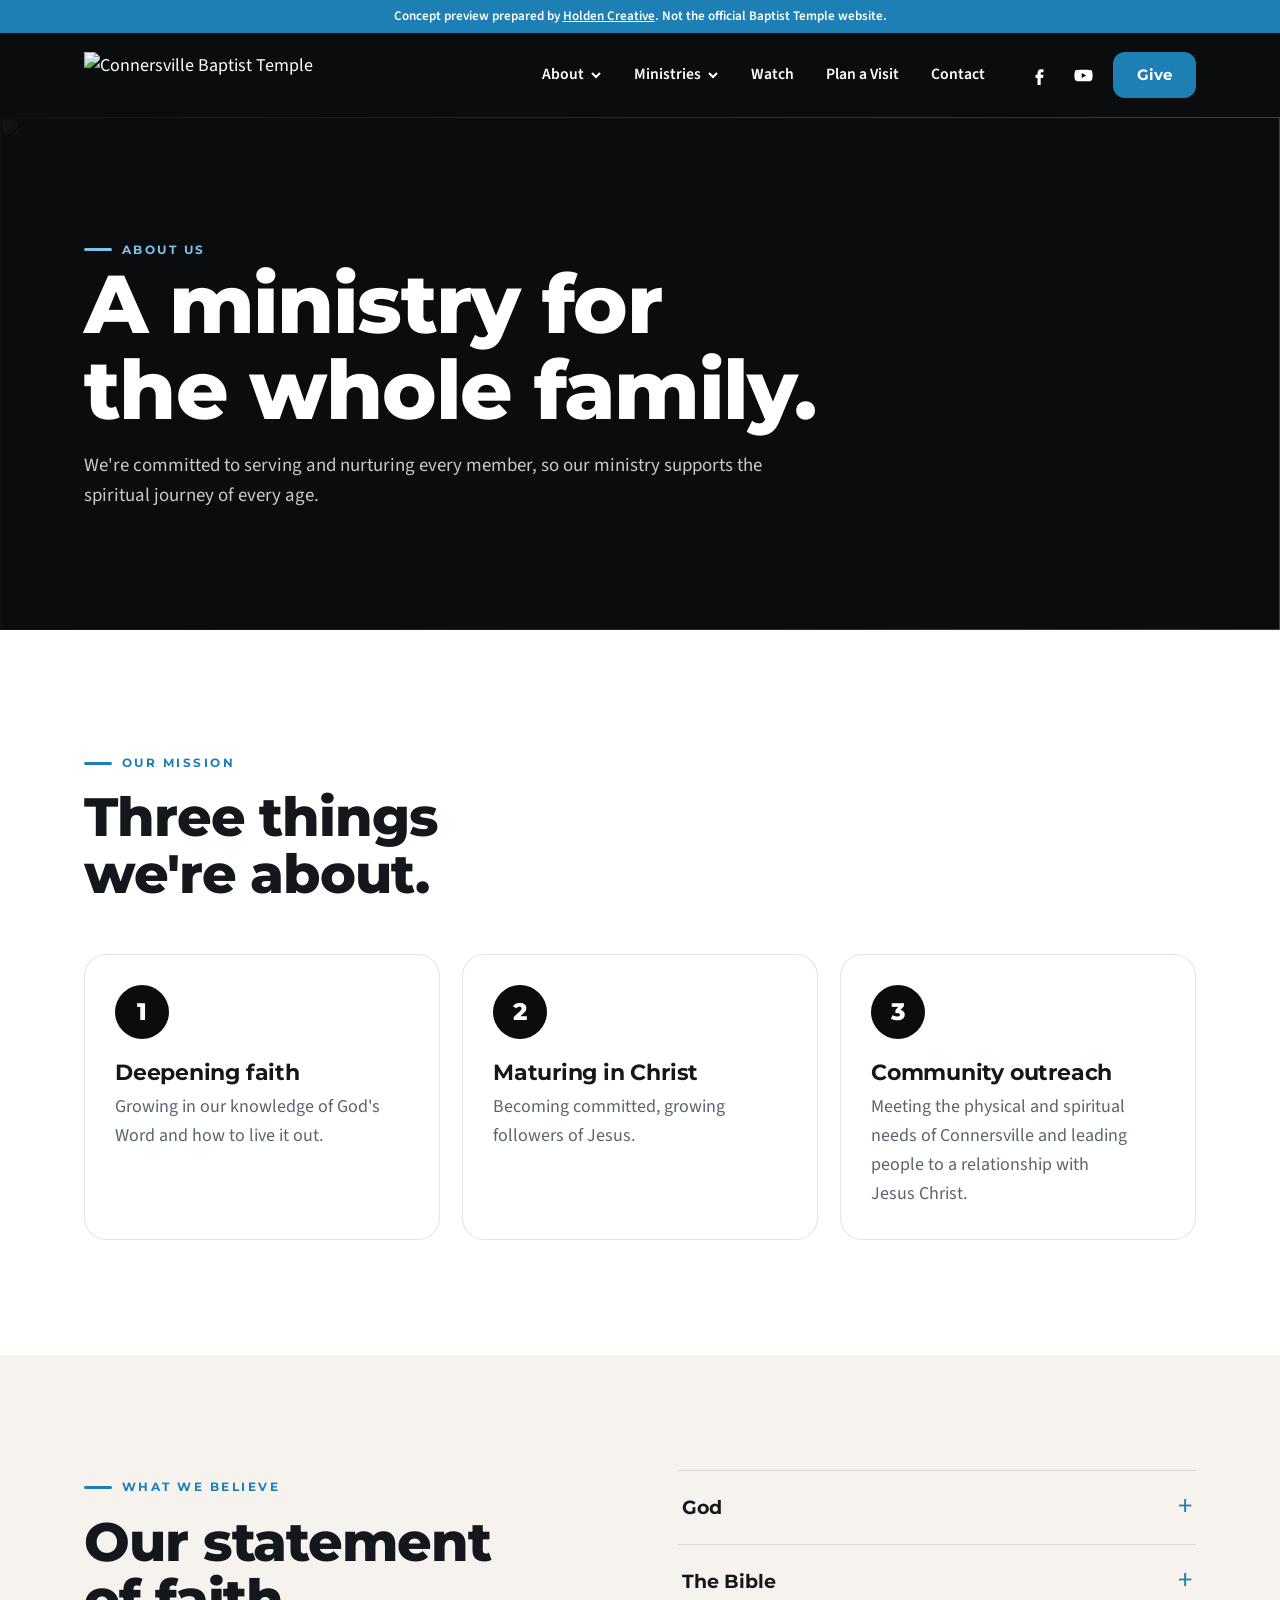
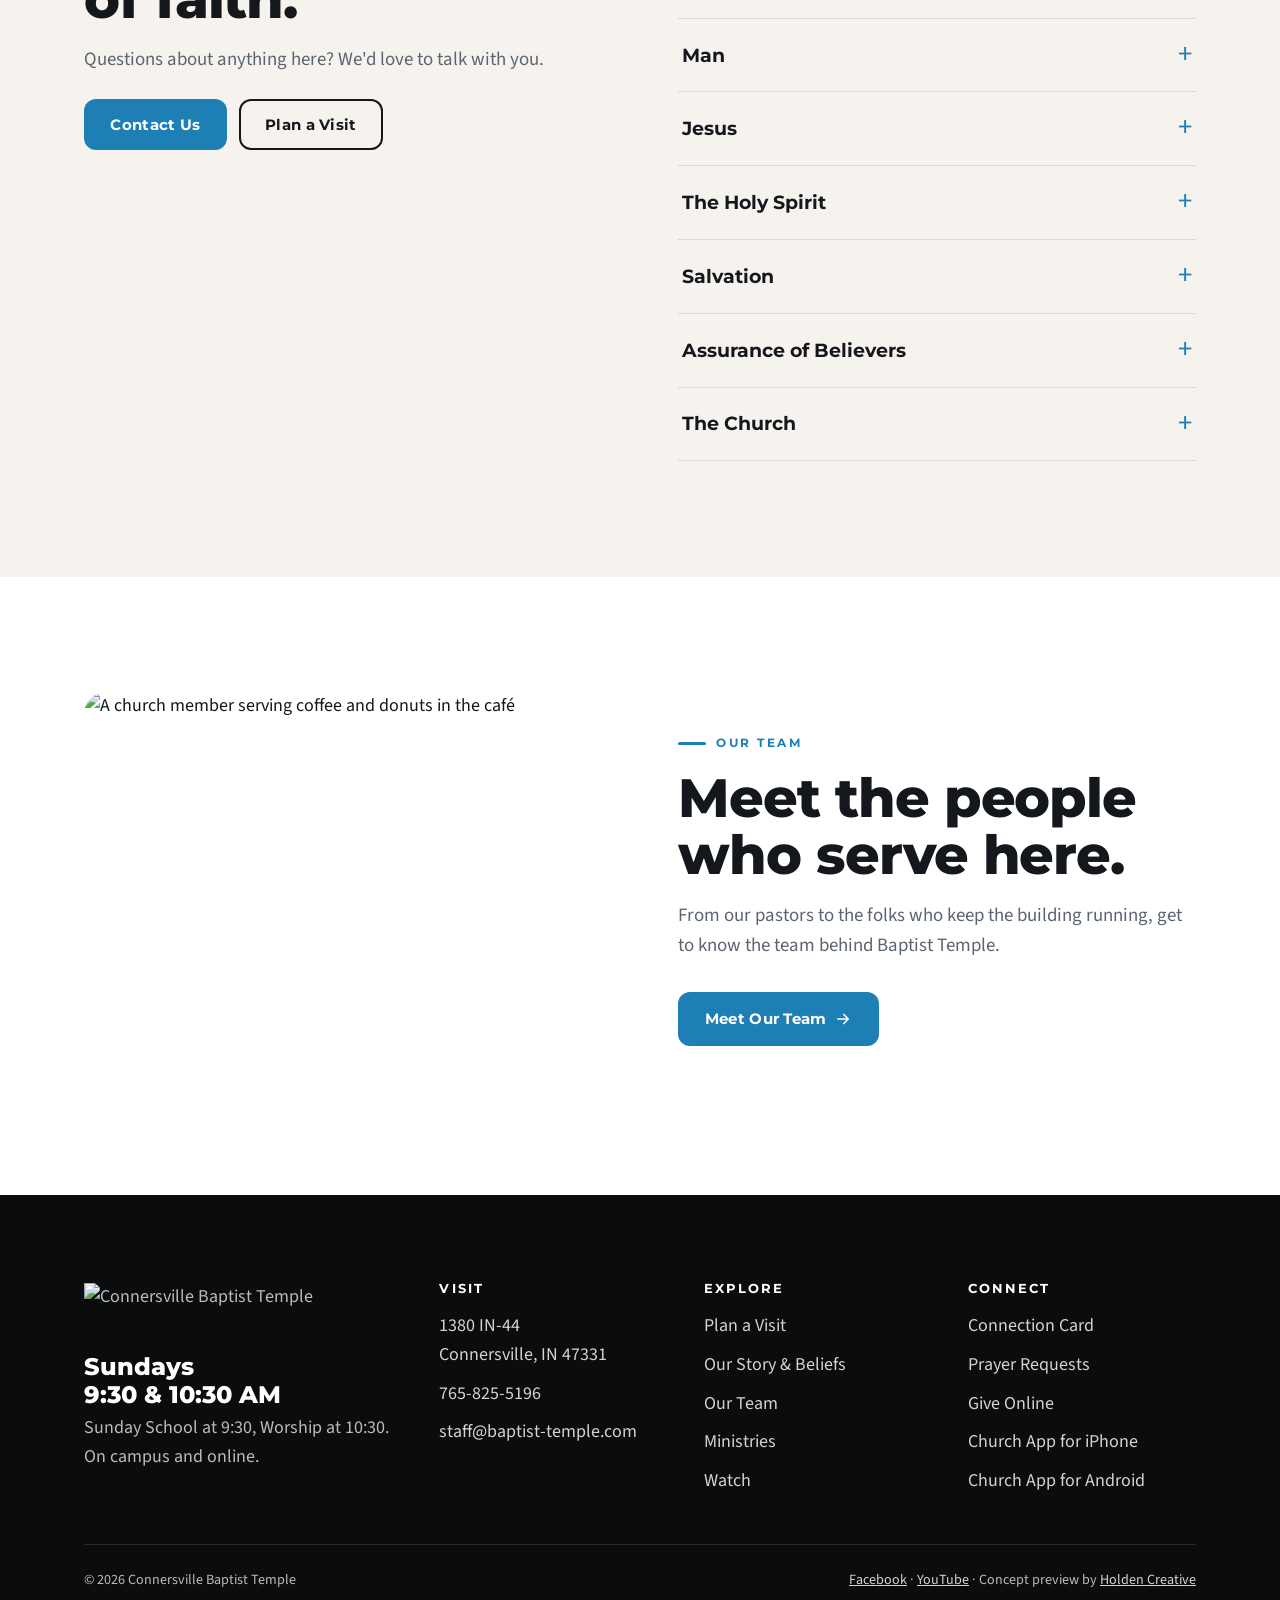
==== about/index.html @ 8ce60358 "Baptist Temple concept preview: 12 pages Co-Authored-By: Claude Opus 5.5 <noreply@anthropic.com> Cla" ====
<!DOCTYPE html>
<html lang="en">
<head>
<meta charset="utf-8">
<meta name="viewport" content="width=device-width, initial-scale=1">
<title>Our Story & Beliefs · Baptist Temple, Connersville</title>
<meta name="description" content="Baptist Temple&#x27;s mission, vision, and statement of faith: deepening faith, maturing in Christ, and reaching our community.">
<meta name="robots" content="noindex, nofollow">
<meta name="theme-color" content="#0b0c0e">
<meta property="og:title" content="Our Story & Beliefs · Baptist Temple, Connersville">
<meta property="og:description" content="Baptist Temple&#x27;s mission, vision, and statement of faith: deepening faith, maturing in Christ, and reaching our community.">
<meta property="og:image" content="https://images.squarespace-cdn.com/content/v1/69c2f93f5ac9211335b03425/bd5d86e3-f96b-4fd8-9ca3-9ea1f11c6f39/491735833_980411590846482_4012375894134007581_n+%281%29.jpg?format=2500w">
<link rel="icon" href="https://images.squarespace-cdn.com/content/v1/69c2f93f5ac9211335b03425/af8a34e6-af14-48a3-8293-bb2dea45f3d1/BT.png?format=300w">
<link rel="preconnect" href="https://fonts.googleapis.com">
<link rel="preconnect" href="https://fonts.gstatic.com" crossorigin>
<link href="https://fonts.googleapis.com/css2?family=Montserrat:wght@600;700;800&family=Source+Sans+3:wght@400;600;700&display=swap" rel="stylesheet">
<link rel="preconnect" href="https://images.squarespace-cdn.com">
<link rel="stylesheet" href="/styles.css">
</head>
<body>
<a class="skip" href="#main">Skip to content</a>
<div class="ribbon">Concept preview prepared by <a href="https://holdencreative.co">Holden Creative</a>. Not the official Baptist Temple website.</div>
<header class="site-head">
  <div class="wrap head-bar">
    <a class="brand" href="/" aria-label="Connersville Baptist Temple, home"><img src="https://images.squarespace-cdn.com/content/v1/69c2f93f5ac9211335b03425/d2fd2b12-c2a1-4f72-b96d-07d4c56fd907/Baptist+Temple.png?format=750w" alt="Connersville Baptist Temple" width="240" height="46"></a>
    <nav class="nav" aria-label="Main"><div class="nav-group"><button type="button" aria-expanded="false" aria-controls="m0">About <svg viewBox="0 0 12 12" fill="none" stroke="currentColor" stroke-width="2" aria-hidden="true"><path d="M2 4l4 4 4-4"/></svg></button><div class="menu" id="m0" hidden><a href="/about/">Our Story &amp; Beliefs</a><a href="/staff/">Our Team</a></div></div><div class="nav-group"><button type="button" aria-expanded="false" aria-controls="m1">Ministries <svg viewBox="0 0 12 12" fill="none" stroke="currentColor" stroke-width="2" aria-hidden="true"><path d="M2 4l4 4 4-4"/></svg></button><div class="menu" id="m1" hidden><a href="/kids/">Kids</a><a href="/students/">Students</a><a href="/sunday-school/">Sunday School</a><a href="/ministries/">Adults &amp; Outreach</a></div></div><a href="/watch/">Watch</a><a href="/plan-a-visit/">Plan a Visit</a><a href="/contact/">Contact</a></nav>
    <div class="head-actions">
      <div class="social"><a href="https://www.facebook.com/connersvillebt/" aria-label="Facebook"><svg viewBox="0 0 24 24" fill="currentColor" aria-hidden="true"><path d="M14 8h3V4h-3c-2.8 0-4.5 1.8-4.5 4.6V11H7v4h2.5v9h4v-9h3l.5-4h-3.5V8.9c0-.6.4-.9 1-.9z"/></svg></a><a href="https://www.youtube.com/@ConnersvilleBaptistTemple/featured" aria-label="YouTube"><svg viewBox="0 0 24 24" fill="currentColor" aria-hidden="true"><path d="M23 7.2a3 3 0 0 0-2.1-2.1C19 4.6 12 4.6 12 4.6s-7 0-8.9.5A3 3 0 0 0 1 7.2 31 31 0 0 0 .5 12a31 31 0 0 0 .5 4.8 3 3 0 0 0 2.1 2.1c1.9.5 8.9.5 8.9.5s7 0 8.9-.5a3 3 0 0 0 2.1-2.1 31 31 0 0 0 .5-4.8 31 31 0 0 0-.5-4.8zM9.8 15.1V8.9L15.5 12l-5.7 3.1z"/></svg></a></div>
      <a class="btn btn-blue" href="https://giving.myamplify.io//app/giving/temple">Give</a>
      <button class="burger" type="button" aria-label="Menu" aria-expanded="false"><svg viewBox="0 0 24 24" fill="none" stroke="currentColor" stroke-width="2" stroke-linecap="round" aria-hidden="true"><path d="M4 7h16M4 12h16M4 17h16"/></svg></button>
    </div>
  </div>
</header>
<main id="main">
<section class="page-hero">
  <img class="bg" src="https://images.squarespace-cdn.com/content/v1/69c2f93f5ac9211335b03425/bd5d86e3-f96b-4fd8-9ca3-9ea1f11c6f39/491735833_980411590846482_4012375894134007581_n+%281%29.jpg?format=2500w" alt="" style="object-position:center">
  <div class="wrap">
    <span class="eyebrow">About us</span>
    <h1>A ministry for the whole family.</h1>
    <p class="lede">We're committed to serving and nurturing every member, so our ministry supports the spiritual journey of every age.</p>
  </div>
</section>
<section class="section">
  <div class="wrap">
    <div class="section-head reveal"><div><span class="eyebrow">Our mission</span><h2>Three things we're about.</h2></div></div>
    <div class="steps">
      <div class="step reveal"><h3>Deepening faith</h3><p>Growing in our knowledge of God's Word and how to live it out.</p></div>
      <div class="step reveal"><h3>Maturing in Christ</h3><p>Becoming committed, growing followers of Jesus.</p></div>
      <div class="step reveal"><h3>Community outreach</h3><p>Meeting the physical and spiritual needs of Connersville and leading people to a relationship with Jesus Christ.</p></div>
    </div>
  </div>
</section>

<section class="section paper" id="beliefs">
  <div class="wrap split" style="align-items:start">
    <div class="reveal">
      <span class="eyebrow">What we believe</span>
      <h2>Our statement of faith.</h2>
      <p class="lede">Questions about anything here? We'd love to talk with you.</p>
      <div class="btns" style="margin-top:24px"><a class="btn btn-blue" href="/contact/">Contact Us</a><a class="btn btn-line" href="/plan-a-visit/">Plan a Visit</a></div>
    </div>
    <div class="acc reveal"><details><summary>God</summary><div><p>There is one God, eternally existing in three equal persons: Father, Son, and Holy Spirit. He is the Creator, unchanging, holy, loving, merciful, and just, and He will judge the world.</p></div></details><details><summary>The Bible</summary><div><p>The Old and New Testaments were written by men inspired by the Holy Spirit. The Bible is God's revelation of Himself, completely true and trustworthy, and all of it points to Jesus Christ.</p></div></details><details><summary>Man</summary><div><p>People were created in God's image and without sin. Through Adam's fall, sin and spiritual death passed to all humanity, so no one can come to God apart from His grace.</p></div></details><details><summary>Jesus</summary><div><p>Jesus is the eternal Son of God, fully God and fully man, born of the Virgin Mary. He died on the cross in our place, rose bodily from the dead, ascended to heaven, and will return to judge and reign.</p></div></details><details><summary>The Holy Spirit</summary><div><p>The Holy Spirit is fully God. He inspired Scripture, exalts Christ, and convicts the world. He brings new birth, places believers into the body of Christ, seals, sanctifies, and comforts them, and gives spiritual gifts to the church.</p></div></details><details><summary>Salvation</summary><div><p>Salvation redeems the whole person and is offered freely to all who repent and trust in Jesus. It is by grace alone, through faith alone, in Christ alone.</p></div></details><details><summary>Assurance of Believers</summary><div><p>Those who are truly redeemed are kept secure in Christ forever by God's power. Salvation can't be earned or lost by what we do, and that assurance leads to joyful obedience.</p></div></details><details><summary>The Church</summary><div><p>The church is the body and bride of Christ, made up of all believers with Jesus as its head. Local churches are independent and led by pastors under Christ's authority, and observe two ordinances: believer's baptism and the Lord's Supper. Our mission is to share the gospel with every nation, starting with our neighbors.</p></div></details></div>
  </div>
</section>

<section class="section">
  <div class="wrap split">
    <div class="reveal"><img class="photo" src="https://images.squarespace-cdn.com/content/v1/69c2f93f5ac9211335b03425/8f2c42c4-ee3f-480e-bc2a-cd5545440b89/IMG_6537.jpg?format=1500w" alt="A church member serving coffee and donuts in the café" loading="lazy"></div>
    <div class="reveal">
      <span class="eyebrow">Our team</span>
      <h2>Meet the people who serve here.</h2>
      <p class="lede">From our pastors to the folks who keep the building running, get to know the team behind Baptist Temple.</p>
      <a class="btn btn-blue" href="/staff/" style="margin-top:12px">Meet Our Team <svg viewBox="0 0 24 24" fill="none" stroke="currentColor" stroke-width="2.2" stroke-linecap="round" stroke-linejoin="round" aria-hidden="true"><path d="M5 12h14M13 6l6 6-6 6"/></svg></a>
    </div>
  </div>
</section>
</main>
<footer class="site-foot">
  <div class="wrap">
    <div class="foot-grid">
      <div class="foot-times">
        <img src="https://images.squarespace-cdn.com/content/v1/69c2f93f5ac9211335b03425/d2fd2b12-c2a1-4f72-b96d-07d4c56fd907/Baptist+Temple.png?format=750w" alt="Connersville Baptist Temple" width="260" height="50" loading="lazy">
        <strong>Sundays<br>9:30 &amp; 10:30 AM</strong>
        <p>Sunday School at 9:30, Worship at 10:30.<br>On campus and online.</p>
      </div>
      <div>
        <h4>Visit</h4>
        <ul>
          <li><a href="https://www.google.com/maps/search/?api=1&query=Baptist+Temple+1380+IN-44+Connersville+IN+47331">1380 IN-44<br>Connersville, IN 47331</a></li>
          <li><a href="tel:+17658255196">765-825-5196</a></li>
          <li><a href="mailto:staff@baptist-temple.com">staff@baptist-temple.com</a></li>
        </ul>
      </div>
      <div>
        <h4>Explore</h4>
        <ul>
          <li><a href="/plan-a-visit/">Plan a Visit</a></li>
          <li><a href="/about/">Our Story &amp; Beliefs</a></li>
          <li><a href="/staff/">Our Team</a></li>
          <li><a href="/ministries/">Ministries</a></li>
          <li><a href="/watch/">Watch</a></li>
        </ul>
      </div>
      <div>
        <h4>Connect</h4>
        <ul>
          <li><a href="/connect/">Connection Card</a></li>
          <li><a href="/prayer/">Prayer Requests</a></li>
          <li><a href="https://giving.myamplify.io//app/giving/temple">Give Online</a></li>
          <li><a href="https://apps.apple.com/app/id1644388825">Church App for iPhone</a></li>
          <li><a href="https://play.google.com/store/apps/details?id=com.ministrybrands.easytithepro">Church App for Android</a></li>
        </ul>
      </div>
    </div>
    <div class="foot-bottom">
      <span>&copy; <span id="yr">2026</span> Connersville Baptist Temple</span>
      <span><a href="https://www.facebook.com/connersvillebt/">Facebook</a> &middot; <a href="https://www.youtube.com/@ConnersvilleBaptistTemple/featured">YouTube</a> &middot; Concept preview by <a href="https://holdencreative.co">Holden Creative</a></span>
    </div>
  </div>
</footer>
<script src="/site.js" defer></script>
</body>
</html>
---- styles.css ----
/* Baptist Temple · concept preview by Holden Creative
   Palette pulled from their logo: black, Temple blue, plus a warm paper ground. */
:root{
  --black:#0b0c0e;
  --ink:#14181d;
  --blue:#1d7fb4;          /* the "BT" mark + Give button */
  --blue-deep:#0f5a85;
  --blue-soft:#e6f1f8;
  --paper:#f6f3ee;
  --sand:#ece6dc;
  --muted:#5b6470;
  --line:rgba(20,24,29,.12);
  --display:"Montserrat",ui-sans-serif,system-ui,sans-serif;
  --body:"Source Sans 3",ui-sans-serif,system-ui,sans-serif;
  --wrap:1200px;
  --pad:clamp(20px,4vw,44px);
  --r:22px;
}
*,*::before,*::after{box-sizing:border-box}
html{scroll-behavior:smooth;-webkit-text-size-adjust:100%}
body{margin:0;font-family:var(--body);font-size:18px;line-height:1.6;color:var(--ink);background:#fff;-webkit-font-smoothing:antialiased}
img{display:block;max-width:100%;height:auto}
a{color:inherit}
[hidden]{display:none!important}
:focus-visible{outline:3px solid var(--blue);outline-offset:3px;border-radius:6px}
.wrap{max-width:var(--wrap);margin:0 auto;padding:0 var(--pad)}
h1,h2,h3,h4{font-family:var(--display);line-height:1.05;margin:0;letter-spacing:-.02em;text-wrap:balance}
h1{font-size:clamp(2.6rem,6.4vw,5.2rem);font-weight:800}
h2{font-size:clamp(2rem,4.4vw,3.4rem);font-weight:800}
h3{font-size:1.35rem;font-weight:700;letter-spacing:-.01em}
p{margin:0 0 1em;text-wrap:pretty}
.eyebrow{display:inline-flex;align-items:center;gap:10px;font:700 .78rem/1 var(--display);letter-spacing:.2em;text-transform:uppercase;color:var(--blue)}
.eyebrow::before{content:"";width:28px;height:3px;border-radius:3px;background:currentColor}
.lede{font-size:1.18rem;color:var(--muted);max-width:36em}
.skip{position:absolute;left:-999px;top:8px;background:#fff;padding:8px 14px;z-index:200}
.skip:focus{left:8px}

/* preview ribbon */
.ribbon{background:var(--blue);color:#fff;font:600 .82rem/1.3 var(--body);text-align:center;padding:8px 16px}
.ribbon a{color:#fff}

/* buttons */
.btn{display:inline-flex;align-items:center;justify-content:center;gap:.5em;font:700 .95rem/1 var(--display);letter-spacing:.02em;padding:1.05em 1.6em;border-radius:12px;text-decoration:none;border:2px solid transparent;cursor:pointer;transition:background .2s,color .2s,border-color .2s,transform .2s}
.btn:hover{transform:translateY(-1px)}
.btn svg{width:18px;height:18px;flex:none}
.btn-blue{background:var(--blue);color:#fff}
.btn-blue:hover{background:var(--blue-deep)}
.btn-white{background:#fff;color:var(--black)}
.btn-white:hover{background:var(--blue-soft)}
.btn-ghost{border-color:rgba(255,255,255,.45);color:#fff}
.btn-ghost:hover{background:rgba(255,255,255,.1);border-color:#fff}
.btn-line{border-color:var(--ink);color:var(--ink)}
.btn-line:hover{background:var(--ink);color:#fff}
.btns{display:flex;flex-wrap:wrap;gap:12px}

/* header */
.site-head{position:sticky;top:0;z-index:60;background:var(--black);color:#fff}
.head-bar{display:flex;align-items:center;gap:20px;min-height:84px}
.brand{display:flex;align-items:center;margin-right:auto;text-decoration:none}
.brand img{height:46px;width:auto}
.nav{display:flex;align-items:center;gap:4px}
.nav > a,.nav-group > button{font:600 .98rem/1 var(--body);color:#fff;text-decoration:none;background:none;border:0;padding:12px 14px;border-radius:10px;cursor:pointer;display:inline-flex;align-items:center;gap:6px}
.nav > a:hover,.nav-group > button:hover,.nav-group.open > button{background:rgba(255,255,255,.1)}
.nav > a[aria-current="page"]{box-shadow:inset 0 -3px 0 var(--blue)}
.nav-group{position:relative}
.nav-group > button svg{width:12px;height:12px;transition:transform .2s}
.nav-group.open > button svg{transform:rotate(180deg)}
.menu{position:absolute;top:calc(100% + 8px);left:0;min-width:230px;background:#fff;color:var(--ink);border-radius:14px;padding:8px;box-shadow:0 18px 50px rgba(0,0,0,.28)}
.menu a{display:block;padding:11px 14px;border-radius:9px;text-decoration:none;font-weight:600}
.menu a:hover{background:var(--blue-soft);color:var(--blue-deep)}
.head-actions{display:flex;align-items:center;gap:10px}
.social{display:flex;gap:4px}
.social a{width:40px;height:40px;display:grid;place-items:center;border-radius:10px;color:#fff}
.social a:hover{background:rgba(255,255,255,.1)}
.social svg{width:19px;height:19px}
.head-actions .btn{padding:.9em 1.4em}
.burger{display:none;background:none;border:0;color:#fff;width:46px;height:46px;border-radius:10px;cursor:pointer}
.burger svg{width:26px;height:26px}
@media (max-width:1020px){
  .nav,.head-actions .social{display:none}
  .burger{display:grid;place-items:center}
  .site-head.open .nav{display:flex;position:absolute;left:0;right:0;top:100%;flex-direction:column;align-items:stretch;background:var(--black);padding:8px var(--pad) 24px;border-top:1px solid rgba(255,255,255,.12);height:calc(100vh - 120px);height:calc(100dvh - 120px);overflow:auto}
  .site-head.open .nav > a,.site-head.open .nav-group > button{width:100%;justify-content:space-between;padding:16px 4px;font-size:1.1rem;border-radius:0;border-bottom:1px solid rgba(255,255,255,.1)}
  .site-head.open .menu{position:static;box-shadow:none;background:transparent;color:#fff;padding:0 0 8px 12px}
  .site-head.open .menu a{padding:12px 4px;color:rgba(255,255,255,.85)}
  .site-head.open .menu a:hover{background:none;color:#fff}
  .brand img{height:38px}
}
@media (max-width:520px){.head-actions .btn{padding:.8em 1.1em;font-size:.88rem}}

/* hero */
.hero{background:var(--black);color:#fff;overflow:hidden}
.hero-grid{display:grid;grid-template-columns:1.05fr .95fr;gap:clamp(28px,5vw,70px);align-items:center;padding-top:clamp(48px,7vw,96px);padding-bottom:clamp(72px,9vw,120px)}
.hero h1 span{color:var(--blue)}
.hero .lede{color:rgba(255,255,255,.75);margin:22px 0 32px}
.hero-meta{display:flex;flex-wrap:wrap;gap:10px 26px;margin-top:34px;color:rgba(255,255,255,.7);font-weight:600}
.hero-meta b{color:#fff}
.hero-photo{position:relative}
.hero-photo img{width:100%;aspect-ratio:4/5;object-fit:cover;border-radius:28px}
.hero-card{position:absolute;left:-28px;bottom:32px;background:#fff;color:var(--ink);border-radius:18px;padding:18px 22px;box-shadow:0 20px 50px rgba(0,0,0,.35);display:flex;gap:14px;align-items:center}
.hero-card img{width:46px;height:46px;border-radius:50%;aspect-ratio:auto}
.hero-card strong{display:block;font:800 1.05rem/1.1 var(--display)}
.hero-card span{font-size:.92rem;color:var(--muted)}
@media (max-width:880px){
  .hero-grid{grid-template-columns:1fr}
  .hero-photo img{aspect-ratio:4/3.4}
  .hero-card{left:16px;bottom:16px}
}

/* page hero (inner pages) */
.page-hero{position:relative;background:var(--black);color:#fff;overflow:hidden}
.page-hero .bg{position:absolute;inset:0;width:100%;height:100%;object-fit:cover;opacity:.42}
.page-hero::after{content:"";position:absolute;inset:0;background:linear-gradient(90deg,rgba(11,12,14,.92) 0%,rgba(11,12,14,.55) 60%,rgba(11,12,14,.3) 100%)}
.page-hero .wrap{position:relative;z-index:1;padding-top:clamp(64px,9vw,120px);padding-bottom:clamp(56px,8vw,100px)}
.page-hero h1{max-width:13em}
.page-hero .lede{color:rgba(255,255,255,.78);margin-top:18px}
.page-hero .eyebrow{color:#7cc4ea}

/* sections */
.section{padding:clamp(64px,9vw,120px) 0}
.section.paper{background:var(--paper)}
.section.dark{background:var(--black);color:#fff}
.section.dark .lede{color:rgba(255,255,255,.72)}
.section-head{display:flex;justify-content:space-between;align-items:end;gap:24px;flex-wrap:wrap;margin-bottom:clamp(32px,4vw,52px)}
.section-head > div{max-width:640px}
.section-head h2{margin-top:14px}
.section-head .lede{margin:16px 0 0}

/* service strip */
.times{display:grid;grid-template-columns:repeat(3,1fr);gap:18px;margin-top:-56px;position:relative;z-index:2}
.time{background:#fff;border-radius:var(--r);padding:28px;box-shadow:0 18px 50px rgba(11,12,14,.12);border:1px solid var(--line)}
.time .label{font:700 .78rem/1 var(--display);letter-spacing:.16em;text-transform:uppercase;color:var(--blue)}
.time strong{display:block;font:800 2.2rem/1 var(--display);margin:12px 0 8px;letter-spacing:-.03em}
.time p{margin:0;color:var(--muted)}
@media (max-width:820px){.times{grid-template-columns:1fr;margin-top:-40px}}

/* steps */
.steps{display:grid;grid-template-columns:repeat(3,1fr);gap:22px;counter-reset:s}
.step{background:#fff;border:1px solid var(--line);border-radius:var(--r);padding:30px}
.step::before{counter-increment:s;content:counter(s);display:grid;place-items:center;width:54px;height:54px;border-radius:50%;background:var(--black);color:#fff;font:800 1.5rem/1 var(--display);margin-bottom:22px}
.step h3{margin-bottom:10px}
.step p{color:var(--muted);margin:0}
@media (max-width:820px){.steps{grid-template-columns:1fr}}

/* ministry tiles */
.tiles{display:grid;grid-template-columns:repeat(4,1fr);gap:18px}
.tile{position:relative;border-radius:var(--r);overflow:hidden;min-height:400px;display:flex;align-items:flex-end;color:#fff;text-decoration:none;background:var(--black)}
.tile img{position:absolute;inset:0;width:100%;height:100%;object-fit:cover;transition:transform .6s}
.tile::after{content:"";position:absolute;inset:0;background:linear-gradient(180deg,rgba(0,0,0,0) 35%,rgba(0,0,0,.82) 100%)}
.tile:hover img{transform:scale(1.05)}
.tile-body{position:relative;z-index:1;padding:24px}
.tile-body small{display:block;font:700 .74rem/1 var(--display);letter-spacing:.16em;text-transform:uppercase;color:#9fd3f0;margin-bottom:8px}
.tile-body h3{font-size:1.6rem}
.tile-body span{display:inline-flex;align-items:center;gap:6px;margin-top:10px;font-weight:700}
.tile-body span svg,.trio span svg{width:18px;height:18px;flex:none}
@media (max-width:1000px){.tiles{grid-template-columns:repeat(2,1fr)}.tile{min-height:320px}}
@media (max-width:560px){.tiles{grid-template-columns:1fr}}

/* split */
.split{display:grid;grid-template-columns:1fr 1fr;gap:clamp(28px,6vw,80px);align-items:center}
.split.flip > :first-child{order:2}
.split img.photo{width:100%;border-radius:var(--r);aspect-ratio:4/3;object-fit:cover}
.split h2{margin:14px 0 18px}
@media (max-width:860px){.split{grid-template-columns:1fr}.split.flip > :first-child{order:0}}

/* watch band */
.watch{position:relative;color:#fff;background:var(--black);overflow:hidden}
.watch img.bg{position:absolute;inset:0;width:100%;height:100%;object-fit:cover;object-position:30% center;opacity:.55}
.watch::after{content:"";position:absolute;inset:0;background:linear-gradient(90deg,rgba(11,12,14,.15) 0%,rgba(11,12,14,.85) 58%)}
.watch .wrap{position:relative;z-index:1;display:flex;justify-content:flex-end;padding-top:clamp(80px,10vw,140px);padding-bottom:clamp(80px,10vw,140px)}
.watch-copy{max-width:520px}
.watch-copy h2{margin:14px 0 16px}
.watch-copy p{color:rgba(255,255,255,.78)}
.watch .eyebrow{color:#7cc4ea}

/* visit */
.visit{display:grid;grid-template-columns:1.1fr .9fr;gap:22px}
.visit-photo{border-radius:var(--r);overflow:hidden;min-height:420px;position:relative}
.visit-photo img{position:absolute;inset:0;width:100%;height:100%;object-fit:cover}
.visit-card{background:var(--black);color:#fff;border-radius:var(--r);padding:clamp(28px,4vw,44px);display:flex;flex-direction:column;gap:22px}
.visit-card h2{font-size:clamp(1.9rem,3.4vw,2.6rem)}
.info{display:grid;gap:16px}
.info div{display:flex;gap:14px;align-items:flex-start}
.info svg{width:22px;height:22px;flex:none;color:#7cc4ea;margin-top:3px}
.info a{color:#fff}
.info small{display:block;color:rgba(255,255,255,.6);font-size:.85rem;font-weight:600;letter-spacing:.06em;text-transform:uppercase}
.map{width:100%;height:100%;min-height:320px;border:0;border-radius:var(--r)}
@media (max-width:880px){.visit{grid-template-columns:1fr}.visit-photo{min-height:280px}}

/* cta trio */
.trio{display:grid;grid-template-columns:repeat(3,1fr);gap:18px}
.trio a{display:flex;flex-direction:column;gap:10px;padding:30px;border-radius:var(--r);background:var(--blue-soft);text-decoration:none;transition:background .2s,transform .2s}
.trio a:hover{background:#d6e9f5;transform:translateY(-2px)}
.trio a:nth-child(2){background:var(--black);color:#fff}
.trio a:nth-child(2):hover{background:#22262c}
.trio a:nth-child(2) p{color:rgba(255,255,255,.7)}
.trio h3{font-size:1.5rem}
.trio p{margin:0;color:var(--muted)}
.trio span{margin-top:auto;font-weight:700;display:inline-flex;align-items:center;gap:6px}
@media (max-width:820px){.trio{grid-template-columns:1fr}}

/* cards + lists */
.cards{display:grid;grid-template-columns:repeat(auto-fill,minmax(260px,1fr));gap:18px}
.card{background:#fff;border:1px solid var(--line);border-radius:var(--r);padding:28px}
.card h3{margin-bottom:8px}
.card p{color:var(--muted);margin:0}
.card .when{display:inline-block;margin-bottom:14px;font:700 .8rem/1 var(--display);letter-spacing:.08em;text-transform:uppercase;color:var(--blue);background:var(--blue-soft);padding:8px 12px;border-radius:999px}
.card.dark{background:var(--black);color:#fff;border-color:var(--black)}
.card.dark p{color:rgba(255,255,255,.72)}
.checks{list-style:none;padding:0;margin:0;display:grid;gap:12px}
.checks li{position:relative;padding-left:34px}
.checks li::before{content:"";position:absolute;left:0;top:4px;width:22px;height:22px;border-radius:50%;background:var(--blue) url("data:image/svg+xml,%3Csvg xmlns='http://www.w3.org/2000/svg' viewBox='0 0 24 24' fill='none' stroke='white' stroke-width='3.2' stroke-linecap='round' stroke-linejoin='round'%3E%3Cpath d='M5 12.5l4.5 4.5L19 7.5'/%3E%3C/svg%3E") center/14px no-repeat}

/* schedule table */
.schedule{width:100%;border-collapse:collapse;background:#fff;border-radius:var(--r);overflow:hidden;border:1px solid var(--line)}
.schedule th,.schedule td{text-align:left;padding:16px 20px;border-bottom:1px solid var(--line);vertical-align:top}
.schedule th{font:700 .78rem/1 var(--display);letter-spacing:.12em;text-transform:uppercase;color:var(--muted);background:var(--paper)}
.schedule tr:last-child td{border-bottom:0}
.schedule td:first-child{font-weight:700}
.table-wrap{overflow-x:auto;border-radius:var(--r)}

/* accordion */
.acc{border-top:1px solid var(--line)}
.acc details{border-bottom:1px solid var(--line)}
.acc summary{list-style:none;cursor:pointer;display:flex;justify-content:space-between;align-items:center;gap:20px;padding:22px 4px;font:700 1.2rem/1.3 var(--display)}
.acc summary::-webkit-details-marker{display:none}
.acc summary::after{content:"+";font:400 1.8rem/1 var(--body);color:var(--blue);transition:transform .2s}
.acc details[open] summary::after{transform:rotate(45deg)}
.acc details > div{padding:0 4px 24px;color:var(--muted);max-width:52em}

/* staff */
.team{display:grid;grid-template-columns:repeat(auto-fill,minmax(250px,1fr));gap:22px}
.person{background:#fff;border:1px solid var(--line);border-radius:var(--r);overflow:hidden;display:flex;flex-direction:column}
.person img{width:100%;aspect-ratio:1/1;object-fit:cover;object-position:center 25%;background:var(--sand)}
.person-body{padding:22px 22px 24px;display:flex;flex-direction:column;flex:1}
.person h3{font-size:1.25rem}
.person .role{font:700 .78rem/1.3 var(--display);letter-spacing:.12em;text-transform:uppercase;color:var(--blue);margin:6px 0 12px}
.person p{color:var(--muted);font-size:.98rem;margin:0}
.person.lead{grid-column:1/-1;flex-direction:row}
.person.lead img{width:42%;aspect-ratio:auto;min-height:100%}
.person.lead .person-body{padding:clamp(26px,4vw,48px);justify-content:center}
.person.lead h3{font-size:clamp(1.8rem,3vw,2.4rem)}
@media (max-width:760px){.person.lead{flex-direction:column}.person.lead img{width:100%;aspect-ratio:1/1}}

/* forms */
.form{background:#fff;border:1px solid var(--line);border-radius:var(--r);padding:clamp(24px,4vw,40px);display:grid;gap:18px}
.form .row{display:grid;grid-template-columns:1fr 1fr;gap:18px}
.form label{display:grid;gap:8px;font-weight:700;font-size:.95rem}
.form input,.form textarea,.form select{font:inherit;font-weight:400;padding:14px 16px;border-radius:12px;border:1.5px solid var(--line);background:#fff;color:var(--ink);width:100%}
.form textarea{min-height:140px;resize:vertical}
.form input:focus,.form textarea:focus,.form select:focus{outline:none;border-color:var(--blue);box-shadow:0 0 0 4px rgba(29,127,180,.16)}
.form fieldset{border:0;padding:0;margin:0;display:grid;gap:10px}
.form legend{font-weight:700;font-size:.95rem;margin-bottom:8px}
.form .opts{display:flex;flex-wrap:wrap;gap:10px}
.form .opts label{display:flex;align-items:center;gap:8px;font-weight:600;padding:10px 14px;border:1.5px solid var(--line);border-radius:999px;cursor:pointer}
.form .opts input{width:auto;padding:0}
.form-note{font-size:.9rem;color:var(--muted);margin:0}
.form-msg{padding:14px 16px;border-radius:12px;background:var(--blue-soft);color:var(--blue-deep);font-weight:600}
@media (max-width:640px){.form .row{grid-template-columns:1fr}}

/* footer */
.site-foot{background:var(--black);color:rgba(255,255,255,.72);padding:clamp(56px,7vw,88px) 0 28px}
.foot-grid{display:grid;grid-template-columns:1.4fr 1fr 1fr 1fr;gap:36px}
.foot-grid img{height:50px;width:auto;margin-bottom:20px}
.foot-grid h4{color:#fff;font:700 .8rem/1 var(--display);letter-spacing:.16em;text-transform:uppercase;margin-bottom:16px}
.foot-grid ul{list-style:none;margin:0;padding:0;display:grid;gap:10px}
.foot-grid a{color:rgba(255,255,255,.82);text-decoration:none}
.foot-grid a:hover{color:#fff;text-decoration:underline}
.foot-times strong{color:#fff;display:block;font:800 1.5rem/1.15 var(--display);margin-bottom:6px}
.foot-bottom{display:flex;justify-content:space-between;flex-wrap:wrap;gap:12px;border-top:1px solid rgba(255,255,255,.12);margin-top:48px;padding-top:24px;font-size:.88rem}
.foot-bottom a{color:rgba(255,255,255,.82)}
@media (max-width:900px){.foot-grid{grid-template-columns:1fr 1fr}}
@media (max-width:560px){.foot-grid{grid-template-columns:1fr}}

/* reveal */
.reveal{opacity:0;transform:translateY(18px);transition:opacity .7s ease,transform .7s ease}
.reveal.in{opacity:1;transform:none}
@media (prefers-reduced-motion:reduce){.reveal{opacity:1;transform:none;transition:none}html{scroll-behavior:auto}.tile img{transition:none}}
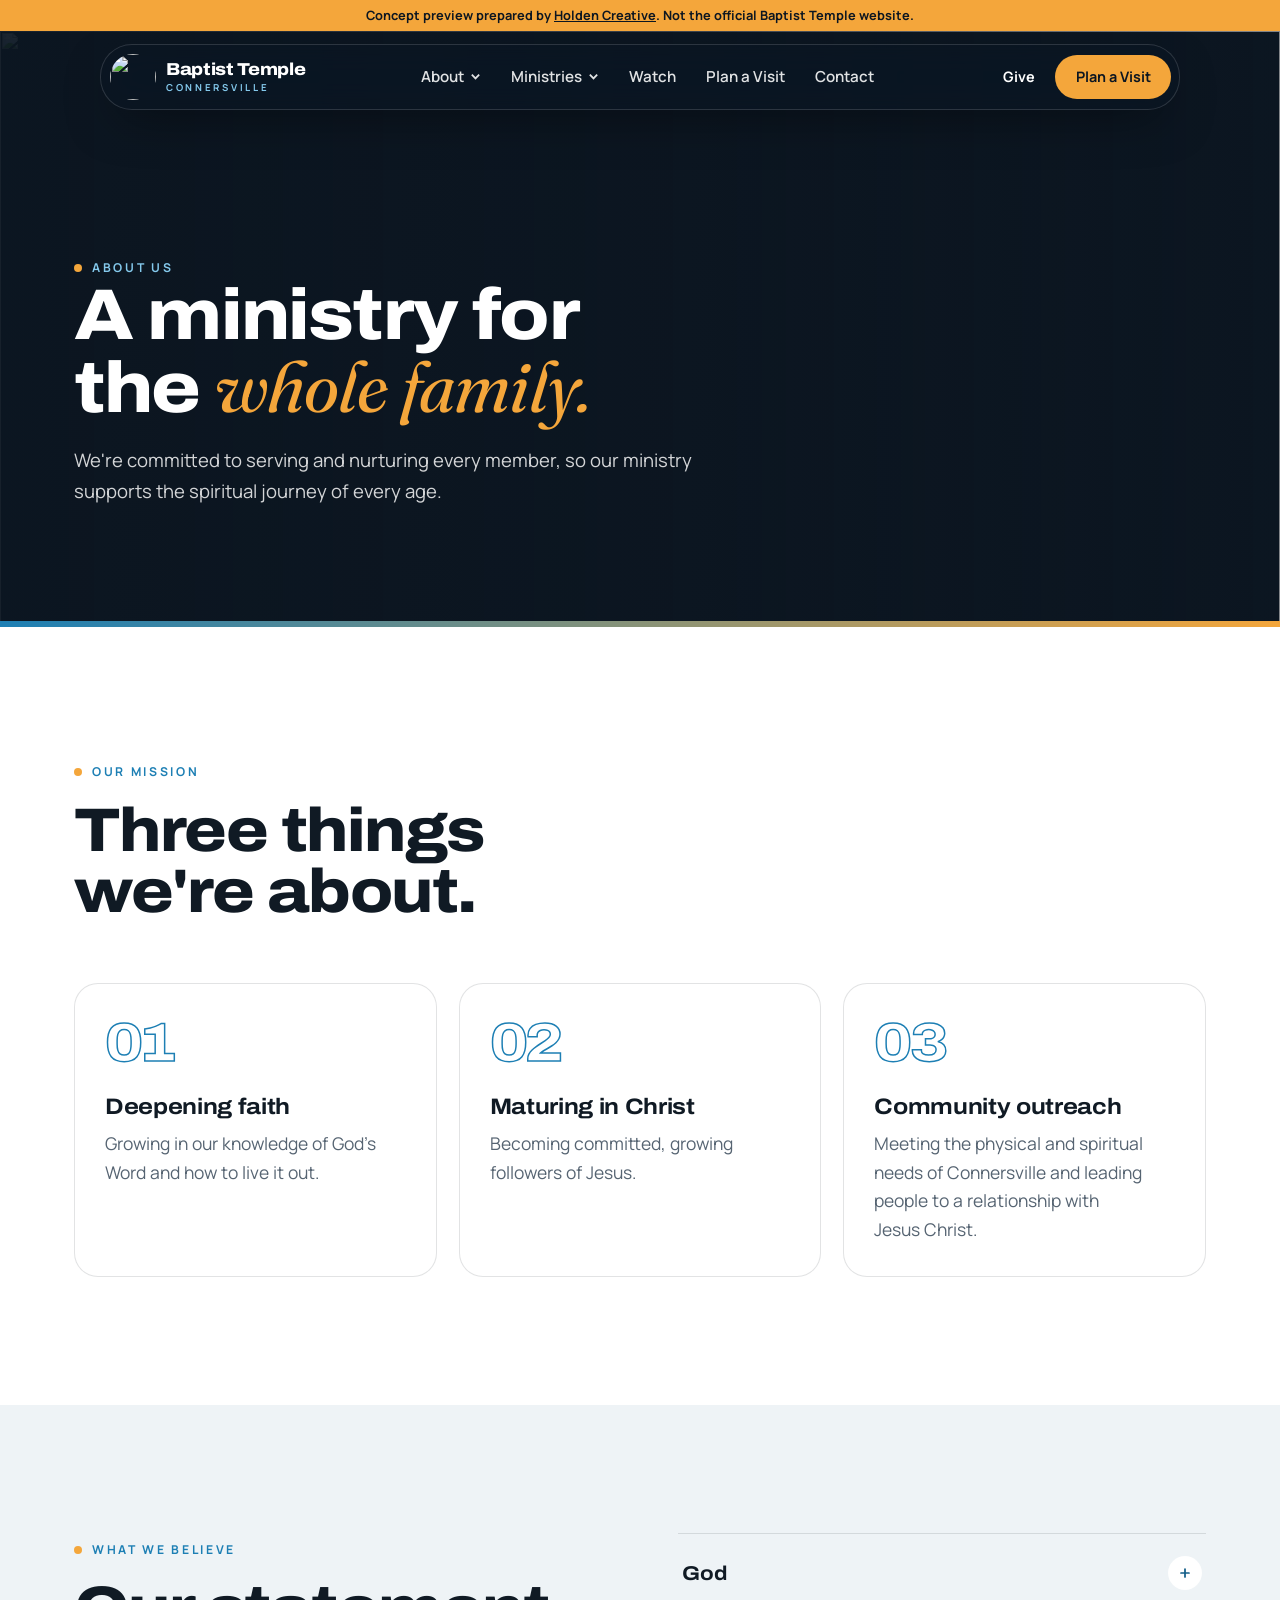
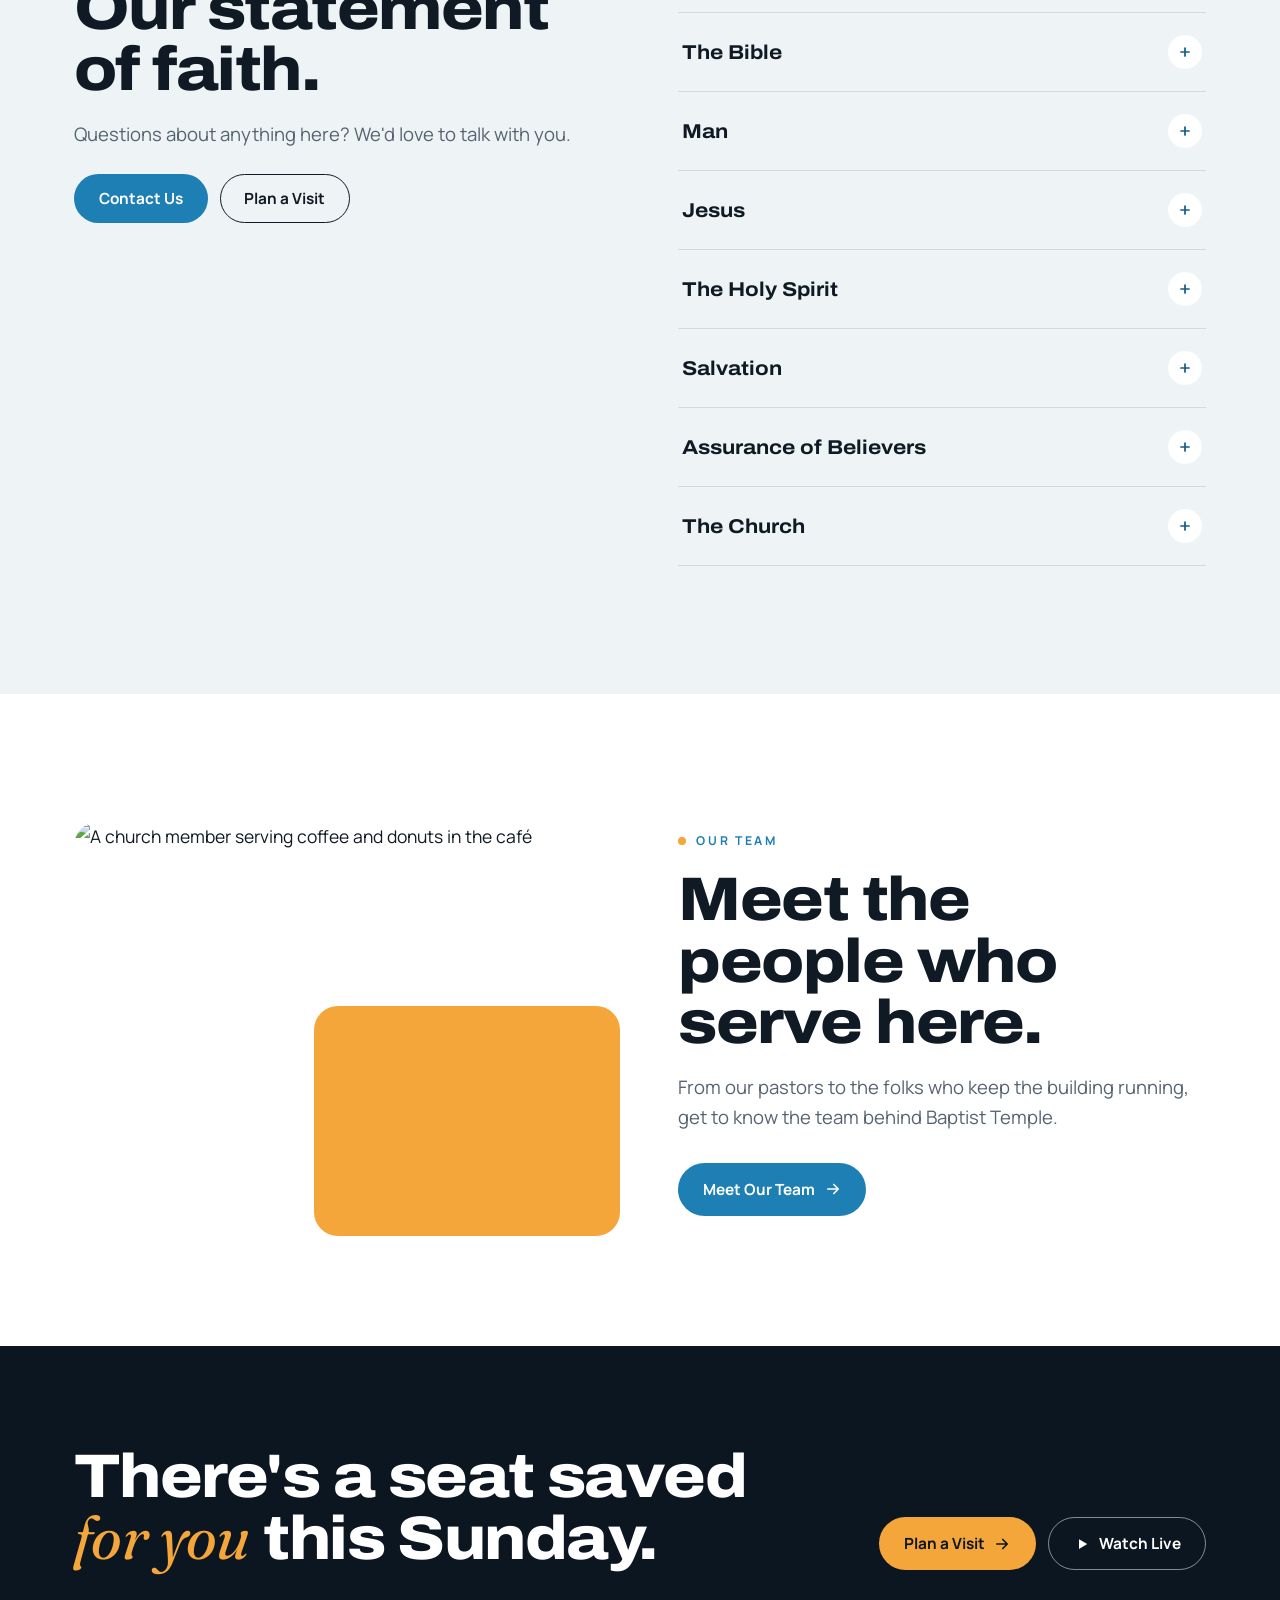
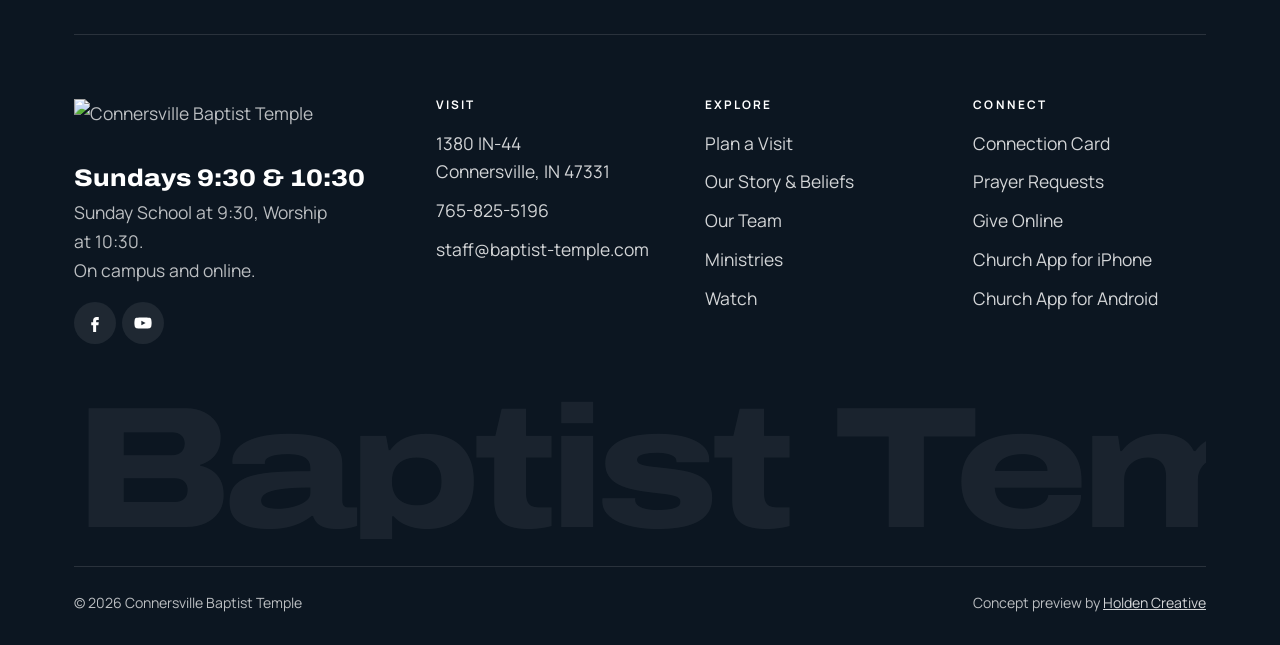
==== commit 5c3e5008: "Redesign: folding glass nav, new palette and type, motion throughout Co-Authored-By: Claude Opus 5.5" ====
--- a/about/index.html
+++ b/about/index.html
@@ -6,44 +6,41 @@
 <title>Our Story & Beliefs · Baptist Temple, Connersville</title>
 <meta name="description" content="Baptist Temple&#x27;s mission, vision, and statement of faith: deepening faith, maturing in Christ, and reaching our community.">
 <meta name="robots" content="noindex, nofollow">
-<meta name="theme-color" content="#0b0c0e">
+<meta name="theme-color" content="#0c1621">
 <meta property="og:title" content="Our Story & Beliefs · Baptist Temple, Connersville">
 <meta property="og:description" content="Baptist Temple&#x27;s mission, vision, and statement of faith: deepening faith, maturing in Christ, and reaching our community.">
 <meta property="og:image" content="https://images.squarespace-cdn.com/content/v1/69c2f93f5ac9211335b03425/bd5d86e3-f96b-4fd8-9ca3-9ea1f11c6f39/491735833_980411590846482_4012375894134007581_n+%281%29.jpg?format=2500w">
 <link rel="icon" href="https://images.squarespace-cdn.com/content/v1/69c2f93f5ac9211335b03425/af8a34e6-af14-48a3-8293-bb2dea45f3d1/BT.png?format=300w">
 <link rel="preconnect" href="https://fonts.googleapis.com">
 <link rel="preconnect" href="https://fonts.gstatic.com" crossorigin>
-<link href="https://fonts.googleapis.com/css2?family=Montserrat:wght@600;700;800&family=Source+Sans+3:wght@400;600;700&display=swap" rel="stylesheet">
+<link href="https://fonts.googleapis.com/css2?family=Archivo:wdth,wght@100..125,600..900&family=Fraunces:ital,opsz,wght@1,9..144,400..500&family=Manrope:wght@400;500;600;700;800&display=swap" rel="stylesheet">
 <link rel="preconnect" href="https://images.squarespace-cdn.com">
 <link rel="stylesheet" href="/styles.css">
 </head>
 <body>
 <a class="skip" href="#main">Skip to content</a>
 <div class="ribbon">Concept preview prepared by <a href="https://holdencreative.co">Holden Creative</a>. Not the official Baptist Temple website.</div>
-<header class="site-head">
-  <div class="wrap head-bar">
-    <a class="brand" href="/" aria-label="Connersville Baptist Temple, home"><img src="https://images.squarespace-cdn.com/content/v1/69c2f93f5ac9211335b03425/d2fd2b12-c2a1-4f72-b96d-07d4c56fd907/Baptist+Temple.png?format=750w" alt="Connersville Baptist Temple" width="240" height="46"></a>
-    <nav class="nav" aria-label="Main"><div class="nav-group"><button type="button" aria-expanded="false" aria-controls="m0">About <svg viewBox="0 0 12 12" fill="none" stroke="currentColor" stroke-width="2" aria-hidden="true"><path d="M2 4l4 4 4-4"/></svg></button><div class="menu" id="m0" hidden><a href="/about/">Our Story &amp; Beliefs</a><a href="/staff/">Our Team</a></div></div><div class="nav-group"><button type="button" aria-expanded="false" aria-controls="m1">Ministries <svg viewBox="0 0 12 12" fill="none" stroke="currentColor" stroke-width="2" aria-hidden="true"><path d="M2 4l4 4 4-4"/></svg></button><div class="menu" id="m1" hidden><a href="/kids/">Kids</a><a href="/students/">Students</a><a href="/sunday-school/">Sunday School</a><a href="/ministries/">Adults &amp; Outreach</a></div></div><a href="/watch/">Watch</a><a href="/plan-a-visit/">Plan a Visit</a><a href="/contact/">Contact</a></nav>
-    <div class="head-actions">
-      <div class="social"><a href="https://www.facebook.com/connersvillebt/" aria-label="Facebook"><svg viewBox="0 0 24 24" fill="currentColor" aria-hidden="true"><path d="M14 8h3V4h-3c-2.8 0-4.5 1.8-4.5 4.6V11H7v4h2.5v9h4v-9h3l.5-4h-3.5V8.9c0-.6.4-.9 1-.9z"/></svg></a><a href="https://www.youtube.com/@ConnersvilleBaptistTemple/featured" aria-label="YouTube"><svg viewBox="0 0 24 24" fill="currentColor" aria-hidden="true"><path d="M23 7.2a3 3 0 0 0-2.1-2.1C19 4.6 12 4.6 12 4.6s-7 0-8.9.5A3 3 0 0 0 1 7.2 31 31 0 0 0 .5 12a31 31 0 0 0 .5 4.8 3 3 0 0 0 2.1 2.1c1.9.5 8.9.5 8.9.5s7 0 8.9-.5a3 3 0 0 0 2.1-2.1 31 31 0 0 0 .5-4.8 31 31 0 0 0-.5-4.8zM9.8 15.1V8.9L15.5 12l-5.7 3.1z"/></svg></a></div>
-      <a class="btn btn-blue" href="https://giving.myamplify.io//app/giving/temple">Give</a>
-      <button class="burger" type="button" aria-label="Menu" aria-expanded="false"><svg viewBox="0 0 24 24" fill="none" stroke="currentColor" stroke-width="2" stroke-linecap="round" aria-hidden="true"><path d="M4 7h16M4 12h16M4 17h16"/></svg></button>
-    </div>
+<header class="nav" id="nav">
+  <div class="nav-row">
+    <a class="nav-brand" href="/" aria-label="Baptist Temple home"><img class="mark" src="https://images.squarespace-cdn.com/content/v1/69c2f93f5ac9211335b03425/af8a34e6-af14-48a3-8293-bb2dea45f3d1/BT.png?format=300w" alt="" width="46" height="46"><span class="word wordtext">Baptist Temple<small>Connersville</small></span></a>
+    <nav class="nav-menu" aria-label="Main"><div class="nav-group"><button type="button" aria-expanded="false" aria-controls="m0">About <svg viewBox="0 0 12 12" fill="none" stroke="currentColor" stroke-width="2" aria-hidden="true"><path d="M2 4l4 4 4-4"/></svg></button><div class="menu" id="m0" hidden><a href="/about/">Our Story &amp; Beliefs</a><a href="/staff/">Our Team</a></div></div><div class="nav-group"><button type="button" aria-expanded="false" aria-controls="m1">Ministries <svg viewBox="0 0 12 12" fill="none" stroke="currentColor" stroke-width="2" aria-hidden="true"><path d="M2 4l4 4 4-4"/></svg></button><div class="menu" id="m1" hidden><a href="/kids/">Kids</a><a href="/students/">Students</a><a href="/sunday-school/">Sunday School</a><a href="/ministries/">Adults &amp; Outreach</a></div></div><a href="/watch/">Watch</a><a href="/plan-a-visit/">Plan a Visit</a><a href="/contact/">Contact</a></nav>
+    <div class="nav-end"><a class="nav-give" href="https://giving.myamplify.io//app/giving/temple">Give</a><a class="btn btn-amber" href="/plan-a-visit/">Plan a Visit</a><button class="burger" type="button" aria-label="Open menu" aria-expanded="false" aria-controls="mobile-menu"><span></span><span></span><span></span></button></div>
   </div>
+  <nav class="mobile-menu" id="mobile-menu" aria-label="Mobile"><details><summary>About</summary><a href="/about/">Our Story &amp; Beliefs</a><a href="/staff/">Our Team</a></details><details><summary>Ministries</summary><a href="/kids/">Kids</a><a href="/students/">Students</a><a href="/sunday-school/">Sunday School</a><a href="/ministries/">Adults &amp; Outreach</a></details><a href="/watch/">Watch</a><a href="/plan-a-visit/">Plan a Visit</a><a href="/contact/">Contact</a><a href="https://giving.myamplify.io//app/giving/temple">Give</a></nav>
 </header>
 <main id="main">
 <section class="page-hero">
   <img class="bg" src="https://images.squarespace-cdn.com/content/v1/69c2f93f5ac9211335b03425/bd5d86e3-f96b-4fd8-9ca3-9ea1f11c6f39/491735833_980411590846482_4012375894134007581_n+%281%29.jpg?format=2500w" alt="" style="object-position:center">
   <div class="wrap">
     <span class="eyebrow">About us</span>
-    <h1>A ministry for the whole family.</h1>
+    <h1>A ministry for the <em>whole family.</em></h1>
     <p class="lede">We're committed to serving and nurturing every member, so our ministry supports the spiritual journey of every age.</p>
   </div>
 </section>
 <section class="section">
   <div class="wrap">
     <div class="section-head reveal"><div><span class="eyebrow">Our mission</span><h2>Three things we're about.</h2></div></div>
-    <div class="steps">
+    <div class="steps stagger">
       <div class="step reveal"><h3>Deepening faith</h3><p>Growing in our knowledge of God's Word and how to live it out.</p></div>
       <div class="step reveal"><h3>Maturing in Christ</h3><p>Becoming committed, growing followers of Jesus.</p></div>
       <div class="step reveal"><h3>Community outreach</h3><p>Meeting the physical and spiritual needs of Connersville and leading people to a relationship with Jesus Christ.</p></div>
@@ -51,7 +48,7 @@
   </div>
 </section>
 
-<section class="section paper" id="beliefs">
+<section class="section mist" id="beliefs">
   <div class="wrap split" style="align-items:start">
     <div class="reveal">
       <span class="eyebrow">What we believe</span>
@@ -65,7 +62,7 @@
 
 <section class="section">
   <div class="wrap split">
-    <div class="reveal"><img class="photo" src="https://images.squarespace-cdn.com/content/v1/69c2f93f5ac9211335b03425/8f2c42c4-ee3f-480e-bc2a-cd5545440b89/IMG_6537.jpg?format=1500w" alt="A church member serving coffee and donuts in the café" loading="lazy"></div>
+    <div class="reveal photo-wrap"><img class="photo" src="https://images.squarespace-cdn.com/content/v1/69c2f93f5ac9211335b03425/8f2c42c4-ee3f-480e-bc2a-cd5545440b89/IMG_6537.jpg?format=1500w" alt="A church member serving coffee and donuts in the café" loading="lazy"></div>
     <div class="reveal">
       <span class="eyebrow">Our team</span>
       <h2>Meet the people who serve here.</h2>
@@ -77,11 +74,16 @@
 </main>
 <footer class="site-foot">
   <div class="wrap">
+    <div class="foot-cta reveal">
+      <h2>There's a seat saved <em>for you</em> this Sunday.</h2>
+      <div class="btns"><a class="btn btn-amber" href="/plan-a-visit/">Plan a Visit <svg viewBox="0 0 24 24" fill="none" stroke="currentColor" stroke-width="2.2" stroke-linecap="round" stroke-linejoin="round" aria-hidden="true"><path d="M5 12h14M13 6l6 6-6 6"/></svg></a><a class="btn btn-ghost" href="/watch/"><svg viewBox="0 0 24 24" fill="currentColor" aria-hidden="true"><path d="M8 5.5v13l11-6.5z"/></svg> Watch Live</a></div>
+    </div>
     <div class="foot-grid">
       <div class="foot-times">
-        <img src="https://images.squarespace-cdn.com/content/v1/69c2f93f5ac9211335b03425/d2fd2b12-c2a1-4f72-b96d-07d4c56fd907/Baptist+Temple.png?format=750w" alt="Connersville Baptist Temple" width="260" height="50" loading="lazy">
-        <strong>Sundays<br>9:30 &amp; 10:30 AM</strong>
+        <img src="https://images.squarespace-cdn.com/content/v1/69c2f93f5ac9211335b03425/d2fd2b12-c2a1-4f72-b96d-07d4c56fd907/Baptist+Temple.png?format=750w" alt="Connersville Baptist Temple" width="240" height="44" loading="lazy">
+        <strong>Sundays 9:30 &amp; 10:30</strong>
         <p>Sunday School at 9:30, Worship at 10:30.<br>On campus and online.</p>
+        <div class="social"><a href="https://www.facebook.com/connersvillebt/" aria-label="Facebook"><svg viewBox="0 0 24 24" fill="currentColor" aria-hidden="true"><path d="M14 8h3V4h-3c-2.8 0-4.5 1.8-4.5 4.6V11H7v4h2.5v9h4v-9h3l.5-4h-3.5V8.9c0-.6.4-.9 1-.9z"/></svg></a><a href="https://www.youtube.com/@ConnersvilleBaptistTemple/featured" aria-label="YouTube"><svg viewBox="0 0 24 24" fill="currentColor" aria-hidden="true"><path d="M23 7.2a3 3 0 0 0-2.1-2.1C19 4.6 12 4.6 12 4.6s-7 0-8.9.5A3 3 0 0 0 1 7.2 31 31 0 0 0 .5 12a31 31 0 0 0 .5 4.8 3 3 0 0 0 2.1 2.1c1.9.5 8.9.5 8.9.5s7 0 8.9-.5a3 3 0 0 0 2.1-2.1 31 31 0 0 0 .5-4.8 31 31 0 0 0-.5-4.8zM9.8 15.1V8.9L15.5 12l-5.7 3.1z"/></svg></a></div>
       </div>
       <div>
         <h4>Visit</h4>
@@ -112,9 +114,10 @@
         </ul>
       </div>
     </div>
+    <div class="big-word" aria-hidden="true">Baptist Temple</div>
     <div class="foot-bottom">
       <span>&copy; <span id="yr">2026</span> Connersville Baptist Temple</span>
-      <span><a href="https://www.facebook.com/connersvillebt/">Facebook</a> &middot; <a href="https://www.youtube.com/@ConnersvilleBaptistTemple/featured">YouTube</a> &middot; Concept preview by <a href="https://holdencreative.co">Holden Creative</a></span>
+      <span>Concept preview by <a href="https://holdencreative.co">Holden Creative</a></span>
     </div>
   </div>
 </footer>
--- a/styles.css
+++ b/styles.css
@@ -1,278 +1,393 @@
 /* Baptist Temple · concept preview by Holden Creative
-   Palette pulled from their logo: black, Temple blue, plus a warm paper ground. */
+   Night blue + Temple blue from their mark, a warm amber spark, cool mist ground. */
 :root{
-  --black:#0b0c0e;
-  --ink:#14181d;
-  --blue:#1d7fb4;          /* the "BT" mark + Give button */
-  --blue-deep:#0f5a85;
-  --blue-soft:#e6f1f8;
-  --paper:#f6f3ee;
-  --sand:#ece6dc;
-  --muted:#5b6470;
-  --line:rgba(20,24,29,.12);
-  --display:"Montserrat",ui-sans-serif,system-ui,sans-serif;
-  --body:"Source Sans 3",ui-sans-serif,system-ui,sans-serif;
-  --wrap:1200px;
+  --night:#0c1621;
+  --night-2:#15222f;
+  --blue:#1d7fb4;
+  --blue-deep:#125d88;
+  --sky:#84c9ec;
+  --amber:#f4a63b;
+  --mist:#eef3f6;
+  --ink:#101a24;
+  --muted:#566472;
+  --line:rgba(16,26,36,.12);
+  --display:"Archivo",ui-sans-serif,system-ui,sans-serif;
+  --serif:"Fraunces",Georgia,serif;
+  --body:"Manrope",ui-sans-serif,system-ui,sans-serif;
+  --wrap:1220px;
   --pad:clamp(20px,4vw,44px);
-  --r:22px;
+  --r:24px;
+  --ease:cubic-bezier(.2,.8,.2,1);
 }
 *,*::before,*::after{box-sizing:border-box}
 html{scroll-behavior:smooth;-webkit-text-size-adjust:100%}
-body{margin:0;font-family:var(--body);font-size:18px;line-height:1.6;color:var(--ink);background:#fff;-webkit-font-smoothing:antialiased}
+body{margin:0;font-family:var(--body);font-size:17.5px;line-height:1.65;color:var(--ink);background:#fff;-webkit-font-smoothing:antialiased;overflow-x:clip}
 img{display:block;max-width:100%;height:auto}
 a{color:inherit}
 [hidden]{display:none!important}
-:focus-visible{outline:3px solid var(--blue);outline-offset:3px;border-radius:6px}
-.wrap{max-width:var(--wrap);margin:0 auto;padding:0 var(--pad)}
-h1,h2,h3,h4{font-family:var(--display);line-height:1.05;margin:0;letter-spacing:-.02em;text-wrap:balance}
-h1{font-size:clamp(2.6rem,6.4vw,5.2rem);font-weight:800}
-h2{font-size:clamp(2rem,4.4vw,3.4rem);font-weight:800}
-h3{font-size:1.35rem;font-weight:700;letter-spacing:-.01em}
+:focus-visible{outline:3px solid var(--amber);outline-offset:3px;border-radius:8px}
+.wrap{max-width:var(--wrap);margin:0 auto;padding-left:var(--pad);padding-right:var(--pad)}
+h1,h2,h3,h4{font-family:var(--display);font-stretch:112%;line-height:1;margin:0;letter-spacing:-.025em;text-wrap:balance}
+h1{font-size:clamp(2.9rem,7.2vw,6.4rem);font-weight:800}
+h2{font-size:clamp(2.2rem,4.8vw,3.9rem);font-weight:800}
+h3{font-size:1.4rem;font-weight:700;letter-spacing:-.015em}
+em,.serif{font-family:var(--serif);font-style:italic;font-weight:400;font-stretch:normal;letter-spacing:-.01em}
 p{margin:0 0 1em;text-wrap:pretty}
-.eyebrow{display:inline-flex;align-items:center;gap:10px;font:700 .78rem/1 var(--display);letter-spacing:.2em;text-transform:uppercase;color:var(--blue)}
-.eyebrow::before{content:"";width:28px;height:3px;border-radius:3px;background:currentColor}
-.lede{font-size:1.18rem;color:var(--muted);max-width:36em}
+.eyebrow{display:inline-flex;align-items:center;gap:10px;font:700 .76rem/1 var(--body);letter-spacing:.22em;text-transform:uppercase;color:var(--blue)}
+.eyebrow::before{content:"";width:8px;height:8px;border-radius:50%;background:var(--amber)}
+.lede{font-size:1.16rem;color:var(--muted);max-width:36em}
 .skip{position:absolute;left:-999px;top:8px;background:#fff;padding:8px 14px;z-index:200}
 .skip:focus{left:8px}
 
 /* preview ribbon */
-.ribbon{background:var(--blue);color:#fff;font:600 .82rem/1.3 var(--body);text-align:center;padding:8px 16px}
-.ribbon a{color:#fff}
+.ribbon{background:var(--amber);color:var(--night);font:700 .8rem/1.3 var(--body);text-align:center;padding:7px 16px;position:relative;z-index:70}
+.ribbon a{color:var(--night)}
 
 /* buttons */
-.btn{display:inline-flex;align-items:center;justify-content:center;gap:.5em;font:700 .95rem/1 var(--display);letter-spacing:.02em;padding:1.05em 1.6em;border-radius:12px;text-decoration:none;border:2px solid transparent;cursor:pointer;transition:background .2s,color .2s,border-color .2s,transform .2s}
-.btn:hover{transform:translateY(-1px)}
-.btn svg{width:18px;height:18px;flex:none}
-.btn-blue{background:var(--blue);color:#fff}
-.btn-blue:hover{background:var(--blue-deep)}
-.btn-white{background:#fff;color:var(--black)}
-.btn-white:hover{background:var(--blue-soft)}
-.btn-ghost{border-color:rgba(255,255,255,.45);color:#fff}
-.btn-ghost:hover{background:rgba(255,255,255,.1);border-color:#fff}
-.btn-line{border-color:var(--ink);color:var(--ink)}
-.btn-line:hover{background:var(--ink);color:#fff}
+.btn{--bg:var(--blue);--fg:#fff;display:inline-flex;align-items:center;justify-content:center;gap:.55em;font:700 .96rem/1 var(--body);padding:1.05em 1.55em;border-radius:999px;text-decoration:none;border:1.5px solid transparent;background:var(--bg);color:var(--fg);cursor:pointer;transition:background .25s,color .25s,border-color .25s,transform .25s var(--ease),box-shadow .25s}
+.btn svg{width:18px;height:18px;flex:none;transition:transform .3s var(--ease)}
+.btn:hover{transform:translateY(-2px);box-shadow:0 14px 30px -14px rgba(12,22,33,.55)}
+.btn:hover svg{transform:translateX(3px)}
+.btn-blue:hover{--bg:var(--blue-deep)}
+.btn-amber{--bg:var(--amber);--fg:var(--night)}
+.btn-amber:hover{--bg:#ffb95c}
+.btn-white{--bg:#fff;--fg:var(--night)}
+.btn-ghost{--bg:transparent;--fg:#fff;border-color:rgba(255,255,255,.5)}
+.btn-ghost:hover{--bg:rgba(255,255,255,.12);border-color:#fff}
+.btn-line{--bg:transparent;--fg:var(--ink);border-color:var(--ink)}
+.btn-line:hover{--bg:var(--ink);--fg:#fff}
 .btns{display:flex;flex-wrap:wrap;gap:12px}
 
-/* header */
-.site-head{position:sticky;top:0;z-index:60;background:var(--black);color:#fff}
-.head-bar{display:flex;align-items:center;gap:20px;min-height:84px}
-.brand{display:flex;align-items:center;margin-right:auto;text-decoration:none}
-.brand img{height:46px;width:auto}
-.nav{display:flex;align-items:center;gap:4px}
-.nav > a,.nav-group > button{font:600 .98rem/1 var(--body);color:#fff;text-decoration:none;background:none;border:0;padding:12px 14px;border-radius:10px;cursor:pointer;display:inline-flex;align-items:center;gap:6px}
-.nav > a:hover,.nav-group > button:hover,.nav-group.open > button{background:rgba(255,255,255,.1)}
-.nav > a[aria-current="page"]{box-shadow:inset 0 -3px 0 var(--blue)}
+/* ---------- NAV: centered glass pill that folds into the BT badge ---------- */
+.nav{position:fixed;top:44px;left:50%;transform:translateX(-50%);z-index:60;width:min(calc(100% - 28px),1080px);
+  background:rgba(12,22,33,.62);backdrop-filter:blur(18px) saturate(1.5);-webkit-backdrop-filter:blur(18px) saturate(1.5);
+  border:1px solid rgba(255,255,255,.14);border-radius:32px;box-shadow:0 18px 50px -18px rgba(0,0,0,.55);color:#fff;
+  transition:width .6s cubic-bezier(.7,0,.2,1),top .4s var(--ease),background .3s}
+.nav.scrolled{top:14px;background:rgba(12,22,33,.84)}
+.nav-row{display:flex;align-items:center;gap:6px;padding:7px 8px 7px 9px;min-height:64px}
+.nav-brand{display:flex;align-items:center;gap:10px;text-decoration:none;flex:none;border-radius:999px}
+.nav-brand .mark{width:46px;height:46px;border-radius:50%;flex:none;transition:transform .5s cubic-bezier(.3,1.6,.5,1)}
+.wordtext{display:block;font:800 1.08rem/1 var(--display);font-stretch:112%;letter-spacing:-.02em;color:#fff;white-space:nowrap}
+.wordtext small{display:block;font:700 .6rem/1 var(--body);letter-spacing:.28em;text-transform:uppercase;color:var(--sky);margin-top:5px}
+.nav-menu{display:flex;align-items:center;gap:2px;margin:0 auto}
+.nav-menu > a,.nav-group > button{font:600 .95rem/1 var(--body);color:rgba(255,255,255,.88);background:none;border:0;cursor:pointer;padding:12px 14px;border-radius:999px;text-decoration:none;display:inline-flex;align-items:center;gap:6px;transition:background .2s,color .2s}
+.nav-menu > a:hover,.nav-group > button:hover,.nav-group.open > button{background:rgba(255,255,255,.1);color:#fff}
+.nav-menu > a[aria-current="page"]{color:var(--amber)}
 .nav-group{position:relative}
-.nav-group > button svg{width:12px;height:12px;transition:transform .2s}
+.nav-group > button svg{width:11px;height:11px;transition:transform .25s}
 .nav-group.open > button svg{transform:rotate(180deg)}
-.menu{position:absolute;top:calc(100% + 8px);left:0;min-width:230px;background:#fff;color:var(--ink);border-radius:14px;padding:8px;box-shadow:0 18px 50px rgba(0,0,0,.28)}
-.menu a{display:block;padding:11px 14px;border-radius:9px;text-decoration:none;font-weight:600}
-.menu a:hover{background:var(--blue-soft);color:var(--blue-deep)}
-.head-actions{display:flex;align-items:center;gap:10px}
-.social{display:flex;gap:4px}
-.social a{width:40px;height:40px;display:grid;place-items:center;border-radius:10px;color:#fff}
-.social a:hover{background:rgba(255,255,255,.1)}
-.social svg{width:19px;height:19px}
-.head-actions .btn{padding:.9em 1.4em}
-.burger{display:none;background:none;border:0;color:#fff;width:46px;height:46px;border-radius:10px;cursor:pointer}
-.burger svg{width:26px;height:26px}
-@media (max-width:1020px){
-  .nav,.head-actions .social{display:none}
-  .burger{display:grid;place-items:center}
-  .site-head.open .nav{display:flex;position:absolute;left:0;right:0;top:100%;flex-direction:column;align-items:stretch;background:var(--black);padding:8px var(--pad) 24px;border-top:1px solid rgba(255,255,255,.12);height:calc(100vh - 120px);height:calc(100dvh - 120px);overflow:auto}
-  .site-head.open .nav > a,.site-head.open .nav-group > button{width:100%;justify-content:space-between;padding:16px 4px;font-size:1.1rem;border-radius:0;border-bottom:1px solid rgba(255,255,255,.1)}
-  .site-head.open .menu{position:static;box-shadow:none;background:transparent;color:#fff;padding:0 0 8px 12px}
-  .site-head.open .menu a{padding:12px 4px;color:rgba(255,255,255,.85)}
-  .site-head.open .menu a:hover{background:none;color:#fff}
-  .brand img{height:38px}
+.menu{position:absolute;top:calc(100% + 16px);left:50%;transform:translateX(-50%);min-width:240px;background:#fff;color:var(--ink);border-radius:20px;padding:8px;box-shadow:0 24px 60px -20px rgba(0,0,0,.45);animation:drop .25s var(--ease)}
+@keyframes drop{from{opacity:0;transform:translate(-50%,-6px)}}
+.menu a{display:block;padding:12px 16px;border-radius:14px;text-decoration:none;font-weight:600}
+.menu a:hover{background:var(--mist);color:var(--blue-deep)}
+.nav-end{display:flex;align-items:center;gap:6px;flex:none}
+.nav-end .btn{padding:.95em 1.35em;font-size:.9rem}
+.nav-give{font:700 .9rem/1 var(--body);color:#fff;text-decoration:none;padding:12px 14px;border-radius:999px}
+.nav-give:hover{background:rgba(255,255,255,.1)}
+.burger{display:none;width:48px;height:48px;border:0;border-radius:50%;background:rgba(255,255,255,.12);cursor:pointer;position:relative;flex:none}
+.burger span{position:absolute;left:15px;right:15px;height:2px;background:#fff;border-radius:2px;transition:transform .3s,opacity .2s}
+.burger span:nth-child(1){top:18px}.burger span:nth-child(2){top:23px}.burger span:nth-child(3){top:28px}
+.nav.open .burger span:nth-child(1){transform:translateY(5px) rotate(45deg)}
+.nav.open .burger span:nth-child(2){opacity:0}
+.nav.open .burger span:nth-child(3){transform:translateY(-5px) rotate(-45deg)}
+.mobile-menu{display:none}
+.nav-menu,.nav-end,.nav-brand .word{transition:opacity .25s .3s,visibility 0s .3s}
+/* folded into the badge */
+.nav.collapsed{width:62px}
+.nav.collapsed .nav-row{overflow:hidden;padding:7px}
+.nav.collapsed .word,.nav.collapsed .nav-menu,.nav.collapsed .nav-end{opacity:0;visibility:hidden;pointer-events:none;transition:opacity .12s,visibility 0s .12s}
+.nav.collapsed .mark{transform:rotate(-10deg)}
+.nav.collapsed .nav-brand:hover .mark{transform:rotate(0) scale(1.06)}
+@media (max-width:1060px){
+  .nav-menu,.nav-give{display:none}
+  .burger{display:block}
+  .nav-end{margin-left:auto}
+  .nav.open{background:rgba(12,22,33,.97)}
+  .nav.open .mobile-menu{display:grid;gap:2px;padding:4px 18px 20px;max-height:calc(100dvh - 140px);overflow:auto}
+  .mobile-menu a,.mobile-menu summary{display:block;padding:14px 4px;border-bottom:1px solid rgba(255,255,255,.1);font:700 1.1rem/1.2 var(--body);text-decoration:none;color:#fff;cursor:pointer;list-style:none}
+  .mobile-menu summary::-webkit-details-marker{display:none}
+  .mobile-menu summary::after{content:"+";float:right;color:var(--amber)}
+  .mobile-menu details[open] summary::after{content:"\2013"}
+  .mobile-menu details a{font-size:1rem;font-weight:600;color:rgba(255,255,255,.78);padding-left:14px;border:0}
 }
-@media (max-width:520px){.head-actions .btn{padding:.8em 1.1em;font-size:.88rem}}
-
-/* hero */
-.hero{background:var(--black);color:#fff;overflow:hidden}
-.hero-grid{display:grid;grid-template-columns:1.05fr .95fr;gap:clamp(28px,5vw,70px);align-items:center;padding-top:clamp(48px,7vw,96px);padding-bottom:clamp(72px,9vw,120px)}
-.hero h1 span{color:var(--blue)}
-.hero .lede{color:rgba(255,255,255,.75);margin:22px 0 32px}
-.hero-meta{display:flex;flex-wrap:wrap;gap:10px 26px;margin-top:34px;color:rgba(255,255,255,.7);font-weight:600}
-.hero-meta b{color:#fff}
-.hero-photo{position:relative}
-.hero-photo img{width:100%;aspect-ratio:4/5;object-fit:cover;border-radius:28px}
-.hero-card{position:absolute;left:-28px;bottom:32px;background:#fff;color:var(--ink);border-radius:18px;padding:18px 22px;box-shadow:0 20px 50px rgba(0,0,0,.35);display:flex;gap:14px;align-items:center}
-.hero-card img{width:46px;height:46px;border-radius:50%;aspect-ratio:auto}
-.hero-card strong{display:block;font:800 1.05rem/1.1 var(--display)}
-.hero-card span{font-size:.92rem;color:var(--muted)}
-@media (max-width:880px){
-  .hero-grid{grid-template-columns:1fr}
-  .hero-photo img{aspect-ratio:4/3.4}
-  .hero-card{left:16px;bottom:16px}
+@media (max-width:520px){.wordtext{font-size:.95rem}.nav-end .btn{padding:.85em 1.05em;font-size:.84rem}}
+@media (max-width:380px){.nav-brand .word{display:none}}
+
+/* ---------- HERO ---------- */
+.hero{position:relative;min-height:min(100svh,940px);display:flex;align-items:flex-end;color:#fff;background:var(--night);overflow:hidden;isolation:isolate}
+.hero-bg{position:absolute;inset:0;z-index:-2;overflow:hidden}
+.hero-bg img{width:100%;height:100%;object-fit:cover;object-position:62% 30%;animation:kenburns 22s ease-out both}
+@keyframes kenburns{from{transform:scale(1.14)}to{transform:scale(1)}}
+.hero::before{content:"";position:absolute;inset:0;z-index:-1;background:linear-gradient(180deg,rgba(12,22,33,.55) 0%,rgba(12,22,33,.1) 35%,rgba(12,22,33,.82) 78%,var(--night) 100%),linear-gradient(90deg,rgba(12,22,33,.78) 0%,rgba(12,22,33,0) 68%)}
+.hero-inner{width:100%;padding-top:190px;padding-bottom:clamp(44px,6vw,72px)}
+.hero h1{max-width:12em}
+.hero h1 .line{display:block;overflow:hidden;padding-bottom:.08em}
+.hero h1 .line > span{display:inline-block;animation:rise 1s var(--ease) both}
+.hero h1 .line:nth-child(2) > span{animation-delay:.12s}
+@keyframes rise{from{transform:translateY(105%)}}
+.rotator{display:inline-grid;color:var(--amber);vertical-align:bottom}
+.rotator > span{grid-area:1/1;font-family:var(--serif);font-style:italic;font-weight:400;font-stretch:normal;letter-spacing:-.01em;opacity:0;transform:translateY(45%);transition:opacity .5s,transform .7s var(--ease);white-space:nowrap}
+.rotator > span.on{opacity:1;transform:none}
+.rotator > span.out{opacity:0;transform:translateY(-45%)}
+.hero-sub{font-size:clamp(1.05rem,1.5vw,1.25rem);color:rgba(255,255,255,.84);max-width:34em;margin:26px 0 32px;animation:fade 1s .35s both}
+.hero .btns{animation:fade 1s .5s both}
+@keyframes fade{from{opacity:0;transform:translateY(14px)}}
+.hero-foot{display:flex;flex-wrap:wrap;justify-content:space-between;align-items:end;gap:24px;margin-top:clamp(36px,6vw,64px);padding-top:22px;border-top:1px solid rgba(255,255,255,.18);animation:fade 1s .65s both}
+.hero-times{display:flex;flex-wrap:wrap;gap:14px 40px}
+.hero-times div{font:700 .74rem/1 var(--body);letter-spacing:.18em;text-transform:uppercase;color:rgba(255,255,255,.6)}
+.hero-times strong{display:block;font:800 1.55rem/1.1 var(--display);font-stretch:112%;letter-spacing:-.02em;color:#fff;text-transform:none;margin-top:8px}
+.scroll-cue{display:flex;align-items:center;gap:12px;font:700 .72rem/1 var(--body);letter-spacing:.2em;text-transform:uppercase;color:rgba(255,255,255,.6);text-decoration:none}
+.scroll-cue i{width:1px;height:42px;background:rgba(255,255,255,.3);position:relative;overflow:hidden}
+.scroll-cue i::after{content:"";position:absolute;left:0;top:-40%;width:1px;height:40%;background:var(--amber);animation:drip 1.8s ease-in-out infinite}
+@keyframes drip{to{top:110%}}
+@media (max-width:600px){.scroll-cue{display:none}.hero-times{gap:14px 28px}.hero-times strong{font-size:1.25rem}}
+
+/* ---------- MARQUEE ---------- */
+.marquee{background:var(--night);color:#fff;overflow:hidden;border-top:1px solid rgba(255,255,255,.08);padding:22px 0}
+.marquee-track{display:flex;width:max-content;animation:marquee 40s linear infinite}
+.marquee:hover .marquee-track{animation-play-state:paused}
+.marquee span{display:flex;align-items:center;gap:30px;padding-right:30px;font:800 clamp(1.3rem,2.4vw,1.9rem)/1 var(--display);font-stretch:112%;letter-spacing:-.02em;white-space:nowrap}
+.marquee span em{color:var(--sky);font-size:1.1em}
+.marquee b{width:10px;height:10px;border-radius:50%;background:var(--amber);flex:none}
+@keyframes marquee{to{transform:translateX(-50%)}}
+
+/* ---------- PAGE HERO ---------- */
+.page-hero{position:relative;background:var(--night);color:#fff;overflow:hidden;isolation:isolate}
+.page-hero .bg{position:absolute;inset:0;z-index:-2;width:100%;height:100%;object-fit:cover;animation:kenburns 18s ease-out both}
+.page-hero::before{content:"";position:absolute;inset:0;z-index:-1;background:linear-gradient(90deg,rgba(12,22,33,.94) 0%,rgba(12,22,33,.72) 55%,rgba(12,22,33,.35) 100%)}
+.page-hero .wrap{padding-top:clamp(170px,18vw,220px);padding-bottom:clamp(64px,8vw,104px)}
+.page-hero h1{max-width:13em;font-size:clamp(2.5rem,5.6vw,4.8rem);animation:fade 1s var(--ease) both}
+.page-hero h1 em{color:var(--amber)}
+.page-hero .lede{color:rgba(255,255,255,.82);margin-top:20px;animation:fade 1s .15s both}
+.page-hero .eyebrow{color:var(--sky);animation:fade 1s both}
+.page-hero::after{content:"";position:absolute;left:0;right:0;bottom:0;height:6px;background:linear-gradient(90deg,var(--blue),var(--amber))}
+
+/* ---------- sections ---------- */
+.section{padding:clamp(72px,10vw,130px) 0}
+.section.mist{background:var(--mist)}
+.section.dark{background:var(--night);color:#fff}
+.section.dark .lede{color:rgba(255,255,255,.72)}
+.section-head{display:flex;justify-content:space-between;align-items:end;gap:24px;flex-wrap:wrap;margin-bottom:clamp(36px,5vw,60px)}
+.section-head > div{max-width:680px}
+.section-head h2{margin-top:16px}
+.section-head h2 em{color:var(--blue)}
+.section-head .lede{margin:18px 0 0}
+
+/* ---------- SUNDAY TIMELINE ---------- */
+.timeline{position:relative;display:grid;grid-template-columns:repeat(3,1fr);gap:28px;padding-top:46px}
+.timeline::before{content:"";position:absolute;left:0;right:0;top:12px;height:2px;background:var(--line)}
+.timeline::after{content:"";position:absolute;left:0;right:0;top:12px;height:2px;background:linear-gradient(90deg,var(--blue),var(--amber));transform:scaleX(0);transform-origin:left;transition:transform 1.6s var(--ease)}
+.timeline.in::after{transform:scaleX(1)}
+.stop{position:relative}
+.stop::before{content:"";position:absolute;left:0;top:-44px;width:22px;height:22px;border-radius:50%;background:#fff;border:3px solid var(--blue);box-shadow:0 0 0 6px #fff;transform:scale(0);transition:transform .5s cubic-bezier(.3,1.6,.5,1)}
+.timeline.in .stop::before{transform:scale(1)}
+.timeline.in .stop:nth-child(2)::before{transition-delay:.55s}
+.timeline.in .stop:nth-child(3)::before{transition-delay:1.1s;border-color:var(--amber)}
+.stop .t{font:800 clamp(2.6rem,4.4vw,3.6rem)/1 var(--display);font-stretch:112%;letter-spacing:-.04em}
+.stop .t small{font-size:.4em;letter-spacing:0;margin-left:6px;color:var(--muted);font-weight:700}
+.stop h3{margin:14px 0 8px}
+.stop p{color:var(--muted);margin:0;max-width:22em}
+@media (max-width:820px){
+  .timeline{grid-template-columns:1fr;padding:0 0 0 44px;gap:40px}
+  .timeline::before,.timeline::after{left:10px;right:auto;top:0;bottom:0;width:2px;height:auto}
+  .timeline::after{transform:scaleY(0);transform-origin:top;background:linear-gradient(180deg,var(--blue),var(--amber))}
+  .timeline.in::after{transform:scaleY(1)}
+  .stop::before{left:-44px;top:8px}
 }
 
-/* page hero (inner pages) */
-.page-hero{position:relative;background:var(--black);color:#fff;overflow:hidden}
-.page-hero .bg{position:absolute;inset:0;width:100%;height:100%;object-fit:cover;opacity:.42}
-.page-hero::after{content:"";position:absolute;inset:0;background:linear-gradient(90deg,rgba(11,12,14,.92) 0%,rgba(11,12,14,.55) 60%,rgba(11,12,14,.3) 100%)}
-.page-hero .wrap{position:relative;z-index:1;padding-top:clamp(64px,9vw,120px);padding-bottom:clamp(56px,8vw,100px)}
-.page-hero h1{max-width:13em}
-.page-hero .lede{color:rgba(255,255,255,.78);margin-top:18px}
-.page-hero .eyebrow{color:#7cc4ea}
-
-/* sections */
-.section{padding:clamp(64px,9vw,120px) 0}
-.section.paper{background:var(--paper)}
-.section.dark{background:var(--black);color:#fff}
-.section.dark .lede{color:rgba(255,255,255,.72)}
-.section-head{display:flex;justify-content:space-between;align-items:end;gap:24px;flex-wrap:wrap;margin-bottom:clamp(32px,4vw,52px)}
-.section-head > div{max-width:640px}
-.section-head h2{margin-top:14px}
-.section-head .lede{margin:16px 0 0}
-
-/* service strip */
-.times{display:grid;grid-template-columns:repeat(3,1fr);gap:18px;margin-top:-56px;position:relative;z-index:2}
-.time{background:#fff;border-radius:var(--r);padding:28px;box-shadow:0 18px 50px rgba(11,12,14,.12);border:1px solid var(--line)}
-.time .label{font:700 .78rem/1 var(--display);letter-spacing:.16em;text-transform:uppercase;color:var(--blue)}
-.time strong{display:block;font:800 2.2rem/1 var(--display);margin:12px 0 8px;letter-spacing:-.03em}
-.time p{margin:0;color:var(--muted)}
-@media (max-width:820px){.times{grid-template-columns:1fr;margin-top:-40px}}
-
-/* steps */
+/* ---------- STATEMENT: words light up as you scroll ---------- */
+.statement{font:800 clamp(2rem,4.6vw,3.9rem)/1.12 var(--display);font-stretch:112%;letter-spacing:-.03em;max-width:19em;margin:0}
+.statement em{font-weight:400}
+.statement .w{color:rgba(255,255,255,.16);transition:color .3s}
+.statement .w.lit{color:#fff}
+.statement em .w.lit{color:var(--amber)}
+
+/* ---------- STEPS ---------- */
 .steps{display:grid;grid-template-columns:repeat(3,1fr);gap:22px;counter-reset:s}
-.step{background:#fff;border:1px solid var(--line);border-radius:var(--r);padding:30px}
-.step::before{counter-increment:s;content:counter(s);display:grid;place-items:center;width:54px;height:54px;border-radius:50%;background:var(--black);color:#fff;font:800 1.5rem/1 var(--display);margin-bottom:22px}
+.step{position:relative;background:#fff;border:1px solid var(--line);border-radius:var(--r);padding:32px 30px;overflow:hidden;transition:transform .35s var(--ease),box-shadow .35s}
+.step:hover{transform:translateY(-6px);box-shadow:0 26px 50px -30px rgba(12,22,33,.5)}
+.step::before{counter-increment:s;content:"0" counter(s);display:block;font:800 3.4rem/1 var(--display);font-stretch:112%;letter-spacing:-.05em;color:transparent;-webkit-text-stroke:1.5px var(--blue);margin-bottom:26px}
 .step h3{margin-bottom:10px}
 .step p{color:var(--muted);margin:0}
+.mist .step{border-color:transparent}
 @media (max-width:820px){.steps{grid-template-columns:1fr}}
 
-/* ministry tiles */
-.tiles{display:grid;grid-template-columns:repeat(4,1fr);gap:18px}
-.tile{position:relative;border-radius:var(--r);overflow:hidden;min-height:400px;display:flex;align-items:flex-end;color:#fff;text-decoration:none;background:var(--black)}
-.tile img{position:absolute;inset:0;width:100%;height:100%;object-fit:cover;transition:transform .6s}
-.tile::after{content:"";position:absolute;inset:0;background:linear-gradient(180deg,rgba(0,0,0,0) 35%,rgba(0,0,0,.82) 100%)}
-.tile:hover img{transform:scale(1.05)}
-.tile-body{position:relative;z-index:1;padding:24px}
-.tile-body small{display:block;font:700 .74rem/1 var(--display);letter-spacing:.16em;text-transform:uppercase;color:#9fd3f0;margin-bottom:8px}
-.tile-body h3{font-size:1.6rem}
-.tile-body span{display:inline-flex;align-items:center;gap:6px;margin-top:10px;font-weight:700}
-.tile-body span svg,.trio span svg{width:18px;height:18px;flex:none}
-@media (max-width:1000px){.tiles{grid-template-columns:repeat(2,1fr)}.tile{min-height:320px}}
-@media (max-width:560px){.tiles{grid-template-columns:1fr}}
-
-/* split */
-.split{display:grid;grid-template-columns:1fr 1fr;gap:clamp(28px,6vw,80px);align-items:center}
+/* ---------- MINISTRY BENTO ---------- */
+.bento{display:grid;grid-template-columns:1.3fr 1fr 1fr;grid-template-rows:300px 300px;gap:18px}
+.bento .tile:first-child{grid-row:span 2}
+.bento .tile:nth-child(4){grid-column:span 2}
+.tile{position:relative;border-radius:var(--r);overflow:hidden;display:flex;align-items:flex-end;color:#fff;text-decoration:none;background:var(--night);isolation:isolate;clip-path:inset(16% 0 0 0 round var(--r));opacity:0;transition:clip-path 1.1s var(--ease),opacity .8s}
+.tile.in{clip-path:inset(0 0 0 0 round var(--r));opacity:1}
+.tile img{position:absolute;inset:0;width:100%;height:100%;object-fit:cover;z-index:-2;transform:scale(1.1);transition:transform 1.3s var(--ease)}
+.tile.in img{transform:scale(1)}
+.tile.in:hover img{transform:scale(1.06)}
+.tile::after{content:"";position:absolute;inset:0;z-index:-1;background:linear-gradient(180deg,rgba(12,22,33,0) 30%,rgba(12,22,33,.88) 100%)}
+.tile-body{padding:26px;width:100%;display:flex;justify-content:space-between;align-items:end;gap:16px}
+.tile-body small{display:block;font:700 .72rem/1 var(--body);letter-spacing:.18em;text-transform:uppercase;color:var(--amber);margin-bottom:10px}
+.tile-body h3{font-size:clamp(1.5rem,2.4vw,2.1rem)}
+.tile .go{width:48px;height:48px;border-radius:50%;background:#fff;color:var(--night);display:grid;place-items:center;flex:none;transition:transform .35s var(--ease),background .25s}
+.tile .go svg{width:20px;height:20px}
+.tile:hover .go{transform:rotate(-45deg);background:var(--amber)}
+@media (max-width:980px){.bento{grid-template-columns:1fr 1fr;grid-template-rows:auto}.bento .tile{min-height:300px}.bento .tile:first-child{grid-row:auto;grid-column:span 2;min-height:380px}.bento .tile:nth-child(4){grid-column:span 2}}
+@media (max-width:600px){.bento{grid-template-columns:1fr}.bento .tile:first-child,.bento .tile:nth-child(4){grid-column:auto}}
+
+/* ---------- SPLIT ---------- */
+.split{display:grid;grid-template-columns:1fr 1fr;gap:clamp(30px,6vw,84px);align-items:center}
 .split.flip > :first-child{order:2}
+.photo-wrap{position:relative;isolation:isolate}
+.photo-wrap::before{content:"";position:absolute;right:-18px;bottom:-18px;width:58%;height:58%;border-radius:var(--r);background:var(--amber);z-index:-1}
+.photo-wrap.blue::before{background:var(--blue);left:-18px;right:auto}
 .split img.photo{width:100%;border-radius:var(--r);aspect-ratio:4/3;object-fit:cover}
-.split h2{margin:14px 0 18px}
-@media (max-width:860px){.split{grid-template-columns:1fr}.split.flip > :first-child{order:0}}
-
-/* watch band */
-.watch{position:relative;color:#fff;background:var(--black);overflow:hidden}
-.watch img.bg{position:absolute;inset:0;width:100%;height:100%;object-fit:cover;object-position:30% center;opacity:.55}
-.watch::after{content:"";position:absolute;inset:0;background:linear-gradient(90deg,rgba(11,12,14,.15) 0%,rgba(11,12,14,.85) 58%)}
-.watch .wrap{position:relative;z-index:1;display:flex;justify-content:flex-end;padding-top:clamp(80px,10vw,140px);padding-bottom:clamp(80px,10vw,140px)}
+.split h2{margin:16px 0 18px}
+.split h2 em{color:var(--blue)}
+@media (max-width:860px){.split{grid-template-columns:1fr}.split.flip > :first-child{order:0}.photo-wrap::before{right:-10px;bottom:-10px}.photo-wrap.blue::before{left:-10px}}
+
+/* ---------- WATCH (parallax) ---------- */
+.watch{position:relative;color:#fff;background:var(--night);overflow:hidden;isolation:isolate}
+.watch .bg{position:absolute;left:0;right:0;top:-14%;height:128%;z-index:-2;will-change:transform}
+.watch .bg img{width:100%;height:100%;object-fit:cover;object-position:28% center}
+.watch::after{content:"";position:absolute;inset:0;z-index:-1;background:linear-gradient(90deg,rgba(12,22,33,.05) 0%,rgba(12,22,33,.9) 60%)}
+.watch .wrap{display:flex;justify-content:flex-end;padding-top:clamp(96px,12vw,170px);padding-bottom:clamp(96px,12vw,170px)}
 .watch-copy{max-width:520px}
-.watch-copy h2{margin:14px 0 16px}
-.watch-copy p{color:rgba(255,255,255,.78)}
-.watch .eyebrow{color:#7cc4ea}
-
-/* visit */
-.visit{display:grid;grid-template-columns:1.1fr .9fr;gap:22px}
-.visit-photo{border-radius:var(--r);overflow:hidden;min-height:420px;position:relative}
-.visit-photo img{position:absolute;inset:0;width:100%;height:100%;object-fit:cover}
-.visit-card{background:var(--black);color:#fff;border-radius:var(--r);padding:clamp(28px,4vw,44px);display:flex;flex-direction:column;gap:22px}
-.visit-card h2{font-size:clamp(1.9rem,3.4vw,2.6rem)}
-.info{display:grid;gap:16px}
+.watch-copy h2{margin:16px 0 18px}
+.watch-copy h2 em{color:var(--amber)}
+.watch-copy p{color:rgba(255,255,255,.82)}
+.watch .eyebrow{color:var(--sky)}
+.live{display:inline-flex;align-items:center;gap:8px;font:700 .72rem/1 var(--body);letter-spacing:.16em;text-transform:uppercase;background:rgba(255,255,255,.12);padding:8px 12px;border-radius:999px;margin-bottom:18px}
+.live i{width:8px;height:8px;border-radius:50%;background:#ff5a5a;animation:pulse 1.6s infinite}
+@keyframes pulse{0%{box-shadow:0 0 0 0 rgba(255,90,90,.6)}100%{box-shadow:0 0 0 10px rgba(255,90,90,0)}}
+@media (max-width:700px){.watch::after{background:linear-gradient(180deg,rgba(12,22,33,.2) 0%,rgba(12,22,33,.92) 55%)}.watch .wrap{padding-top:260px}}
+
+/* ---------- VISIT ---------- */
+.visit{display:grid;grid-template-columns:1.15fr .85fr;gap:22px}
+.visit-photo{border-radius:var(--r);overflow:hidden;min-height:460px;position:relative}
+.visit-photo img{position:absolute;inset:0;width:100%;height:100%;object-fit:cover;transition:transform 1.4s var(--ease)}
+.visit-photo:hover img{transform:scale(1.04)}
+.visit-photo .pin{position:absolute;left:22px;bottom:22px;background:#fff;color:var(--ink);border-radius:999px;padding:12px 18px 12px 14px;font-weight:700;display:flex;gap:10px;align-items:center;box-shadow:0 18px 40px -16px rgba(0,0,0,.5);font-size:.95rem}
+.visit-photo .pin svg{width:20px;height:20px;color:var(--blue)}
+.visit-card{background:var(--night);color:#fff;border-radius:var(--r);padding:clamp(28px,4vw,46px);display:flex;flex-direction:column;gap:24px}
+.visit-card h2{font-size:clamp(2rem,3.4vw,2.8rem)}
+.visit-card h2 em{color:var(--amber)}
+.info{display:grid;gap:18px}
 .info div{display:flex;gap:14px;align-items:flex-start}
-.info svg{width:22px;height:22px;flex:none;color:#7cc4ea;margin-top:3px}
+.info svg{width:22px;height:22px;flex:none;color:var(--amber);margin-top:3px}
 .info a{color:#fff}
-.info small{display:block;color:rgba(255,255,255,.6);font-size:.85rem;font-weight:600;letter-spacing:.06em;text-transform:uppercase}
-.map{width:100%;height:100%;min-height:320px;border:0;border-radius:var(--r)}
-@media (max-width:880px){.visit{grid-template-columns:1fr}.visit-photo{min-height:280px}}
-
-/* cta trio */
+.info small{display:block;color:rgba(255,255,255,.55);font-size:.74rem;font-weight:700;letter-spacing:.16em;text-transform:uppercase;margin-bottom:2px}
+.map{width:100%;height:100%;min-height:340px;border:0;border-radius:var(--r)}
+@media (max-width:880px){.visit{grid-template-columns:1fr}.visit-photo{min-height:300px}}
+
+/* ---------- CTA TRIO ---------- */
 .trio{display:grid;grid-template-columns:repeat(3,1fr);gap:18px}
-.trio a{display:flex;flex-direction:column;gap:10px;padding:30px;border-radius:var(--r);background:var(--blue-soft);text-decoration:none;transition:background .2s,transform .2s}
-.trio a:hover{background:#d6e9f5;transform:translateY(-2px)}
-.trio a:nth-child(2){background:var(--black);color:#fff}
-.trio a:nth-child(2):hover{background:#22262c}
-.trio a:nth-child(2) p{color:rgba(255,255,255,.7)}
-.trio h3{font-size:1.5rem}
-.trio p{margin:0;color:var(--muted)}
-.trio span{margin-top:auto;font-weight:700;display:inline-flex;align-items:center;gap:6px}
-@media (max-width:820px){.trio{grid-template-columns:1fr}}
-
-/* cards + lists */
+.trio a{position:relative;display:flex;flex-direction:column;gap:12px;min-height:260px;padding:32px;border-radius:var(--r);background:#fff;border:1px solid var(--line);text-decoration:none;overflow:hidden;isolation:isolate;transition:color .35s,transform .35s var(--ease),border-color .35s}
+.trio a::before{content:"";position:absolute;inset:0;z-index:-1;background:var(--night);transform:translateY(101%);transition:transform .55s var(--ease)}
+.trio a:hover{color:#fff;transform:translateY(-4px);border-color:var(--night)}
+.trio a:hover::before{transform:none}
+.trio a:hover p{color:rgba(255,255,255,.72)}
+.trio h3{font-size:1.6rem}
+.trio p{margin:0;color:var(--muted);transition:color .35s}
+.trio span{margin-top:auto;font-weight:700;display:inline-flex;align-items:center;gap:8px;transition:color .3s}
+.trio span svg{width:18px;height:18px;transition:transform .3s var(--ease)}
+.trio a:hover span{color:var(--amber)}
+.trio a:hover span svg{transform:translateX(4px)}
+@media (max-width:820px){.trio{grid-template-columns:1fr}.trio a{min-height:0}}
+
+/* ---------- cards, lists, tables ---------- */
 .cards{display:grid;grid-template-columns:repeat(auto-fill,minmax(260px,1fr));gap:18px}
-.card{background:#fff;border:1px solid var(--line);border-radius:var(--r);padding:28px}
+.card{background:#fff;border:1px solid var(--line);border-radius:var(--r);padding:30px;transition:transform .35s var(--ease),box-shadow .35s;text-decoration:none;display:block}
+.card:hover{transform:translateY(-4px);box-shadow:0 24px 44px -30px rgba(12,22,33,.55)}
 .card h3{margin-bottom:8px}
 .card p{color:var(--muted);margin:0}
-.card .when{display:inline-block;margin-bottom:14px;font:700 .8rem/1 var(--display);letter-spacing:.08em;text-transform:uppercase;color:var(--blue);background:var(--blue-soft);padding:8px 12px;border-radius:999px}
-.card.dark{background:var(--black);color:#fff;border-color:var(--black)}
+.card .when{display:inline-block;margin-bottom:16px;font:700 .72rem/1 var(--body);letter-spacing:.12em;text-transform:uppercase;color:var(--blue-deep);background:var(--mist);padding:8px 12px;border-radius:999px}
+.card.dark{background:var(--night);color:#fff;border-color:var(--night)}
 .card.dark p{color:rgba(255,255,255,.72)}
-.checks{list-style:none;padding:0;margin:0;display:grid;gap:12px}
-.checks li{position:relative;padding-left:34px}
-.checks li::before{content:"";position:absolute;left:0;top:4px;width:22px;height:22px;border-radius:50%;background:var(--blue) url("data:image/svg+xml,%3Csvg xmlns='http://www.w3.org/2000/svg' viewBox='0 0 24 24' fill='none' stroke='white' stroke-width='3.2' stroke-linecap='round' stroke-linejoin='round'%3E%3Cpath d='M5 12.5l4.5 4.5L19 7.5'/%3E%3C/svg%3E") center/14px no-repeat}
-
-/* schedule table */
-.schedule{width:100%;border-collapse:collapse;background:#fff;border-radius:var(--r);overflow:hidden;border:1px solid var(--line)}
-.schedule th,.schedule td{text-align:left;padding:16px 20px;border-bottom:1px solid var(--line);vertical-align:top}
-.schedule th{font:700 .78rem/1 var(--display);letter-spacing:.12em;text-transform:uppercase;color:var(--muted);background:var(--paper)}
+.card.dark .when{background:rgba(255,255,255,.12);color:var(--amber)}
+.mist .card{border-color:transparent}
+.checks{list-style:none;padding:0;margin:0;display:grid;gap:14px}
+.checks li{position:relative;padding-left:36px}
+.checks li::before{content:"";position:absolute;left:0;top:3px;width:24px;height:24px;border-radius:50%;background:var(--amber) url("data:image/svg+xml,%3Csvg xmlns='http://www.w3.org/2000/svg' viewBox='0 0 24 24' fill='none' stroke='%230c1621' stroke-width='3.2' stroke-linecap='round' stroke-linejoin='round'%3E%3Cpath d='M5 12.5l4.5 4.5L19 7.5'/%3E%3C/svg%3E") center/14px no-repeat}
+.schedule{width:100%;border-collapse:collapse;background:#fff}
+.schedule th,.schedule td{text-align:left;padding:18px 22px;border-bottom:1px solid var(--line);vertical-align:top}
+.schedule th{font:700 .72rem/1 var(--body);letter-spacing:.14em;text-transform:uppercase;color:var(--muted);background:var(--mist)}
 .schedule tr:last-child td{border-bottom:0}
-.schedule td:first-child{font-weight:700}
-.table-wrap{overflow-x:auto;border-radius:var(--r)}
+.schedule td:first-child{font-weight:800;font-family:var(--display);font-stretch:112%}
+.schedule tbody tr{transition:background .2s}
+.schedule tbody tr:hover{background:#f7fafc}
+.table-wrap{overflow-x:auto;border-radius:var(--r);border:1px solid var(--line);background:#fff}
 
 /* accordion */
 .acc{border-top:1px solid var(--line)}
 .acc details{border-bottom:1px solid var(--line)}
-.acc summary{list-style:none;cursor:pointer;display:flex;justify-content:space-between;align-items:center;gap:20px;padding:22px 4px;font:700 1.2rem/1.3 var(--display)}
+.acc summary{list-style:none;cursor:pointer;display:flex;justify-content:space-between;align-items:center;gap:20px;padding:22px 4px;font:700 1.25rem/1.3 var(--display);font-stretch:112%}
 .acc summary::-webkit-details-marker{display:none}
-.acc summary::after{content:"+";font:400 1.8rem/1 var(--body);color:var(--blue);transition:transform .2s}
-.acc details[open] summary::after{transform:rotate(45deg)}
-.acc details > div{padding:0 4px 24px;color:var(--muted);max-width:52em}
+.acc summary::after{content:"";width:34px;height:34px;flex:none;border-radius:50%;background:#fff url("data:image/svg+xml,%3Csvg xmlns='http://www.w3.org/2000/svg' viewBox='0 0 24 24' fill='none' stroke='%23125d88' stroke-width='2.6' stroke-linecap='round'%3E%3Cpath d='M12 6v12M6 12h12'/%3E%3C/svg%3E") center/16px no-repeat;transition:transform .3s var(--ease),background-color .3s}
+.acc details[open] summary::after{transform:rotate(45deg);background-color:var(--amber)}
+.acc details > div{padding:0 4px 24px;color:var(--muted);max-width:52em;animation:fade .4s var(--ease)}
 
 /* staff */
 .team{display:grid;grid-template-columns:repeat(auto-fill,minmax(250px,1fr));gap:22px}
-.person{background:#fff;border:1px solid var(--line);border-radius:var(--r);overflow:hidden;display:flex;flex-direction:column}
-.person img{width:100%;aspect-ratio:1/1;object-fit:cover;object-position:center 25%;background:var(--sand)}
-.person-body{padding:22px 22px 24px;display:flex;flex-direction:column;flex:1}
-.person h3{font-size:1.25rem}
-.person .role{font:700 .78rem/1.3 var(--display);letter-spacing:.12em;text-transform:uppercase;color:var(--blue);margin:6px 0 12px}
-.person p{color:var(--muted);font-size:.98rem;margin:0}
-.person.lead{grid-column:1/-1;flex-direction:row}
-.person.lead img{width:42%;aspect-ratio:auto;min-height:100%}
-.person.lead .person-body{padding:clamp(26px,4vw,48px);justify-content:center}
-.person.lead h3{font-size:clamp(1.8rem,3vw,2.4rem)}
-@media (max-width:760px){.person.lead{flex-direction:column}.person.lead img{width:100%;aspect-ratio:1/1}}
+.person{background:#fff;border:1px solid var(--line);border-radius:var(--r);overflow:hidden;display:flex;flex-direction:column;transition:transform .35s var(--ease),box-shadow .35s}
+.person:hover{transform:translateY(-5px);box-shadow:0 26px 48px -30px rgba(12,22,33,.55)}
+.person .ph{overflow:hidden;background:var(--mist)}
+.person img{width:100%;aspect-ratio:1/1;object-fit:cover;object-position:center 25%;transition:transform .8s var(--ease)}
+.person:hover img{transform:scale(1.05)}
+.person-body{padding:22px 24px 26px;display:flex;flex-direction:column;flex:1}
+.person h3{font-size:1.3rem}
+.person .role{font:700 .72rem/1.3 var(--body);letter-spacing:.14em;text-transform:uppercase;color:var(--blue);margin:8px 0 12px}
+.person p{color:var(--muted);font-size:.97rem;margin:0}
+.person.lead{grid-column:1/-1;flex-direction:row;background:var(--night);color:#fff;border-color:var(--night)}
+.person.lead .ph{width:42%;flex:none}
+.person.lead img{aspect-ratio:auto;height:100%;min-height:380px}
+.person.lead .person-body{padding:clamp(28px,4vw,56px);justify-content:center}
+.person.lead h3{font-size:clamp(2rem,3.4vw,2.8rem)}
+.person.lead .role{color:var(--amber)}
+.person.lead p{color:rgba(255,255,255,.8);font-size:1.08rem}
+@media (max-width:760px){.person.lead{flex-direction:column}.person.lead .ph{width:100%}.person.lead img{min-height:0;aspect-ratio:1/1}}
 
 /* forms */
-.form{background:#fff;border:1px solid var(--line);border-radius:var(--r);padding:clamp(24px,4vw,40px);display:grid;gap:18px}
+.form{background:#fff;border:1px solid var(--line);border-radius:var(--r);padding:clamp(26px,4vw,44px);display:grid;gap:18px;box-shadow:0 30px 60px -40px rgba(12,22,33,.45)}
 .form .row{display:grid;grid-template-columns:1fr 1fr;gap:18px}
 .form label{display:grid;gap:8px;font-weight:700;font-size:.95rem}
-.form input,.form textarea,.form select{font:inherit;font-weight:400;padding:14px 16px;border-radius:12px;border:1.5px solid var(--line);background:#fff;color:var(--ink);width:100%}
+.form input,.form textarea{font:inherit;font-weight:500;padding:14px 16px;border-radius:14px;border:1.5px solid var(--line);background:#fbfcfd;color:var(--ink);width:100%;transition:border-color .2s,box-shadow .2s}
 .form textarea{min-height:140px;resize:vertical}
-.form input:focus,.form textarea:focus,.form select:focus{outline:none;border-color:var(--blue);box-shadow:0 0 0 4px rgba(29,127,180,.16)}
+.form input:focus,.form textarea:focus{outline:none;border-color:var(--blue);box-shadow:0 0 0 4px rgba(29,127,180,.16);background:#fff}
 .form fieldset{border:0;padding:0;margin:0;display:grid;gap:10px}
 .form legend{font-weight:700;font-size:.95rem;margin-bottom:8px}
 .form .opts{display:flex;flex-wrap:wrap;gap:10px}
-.form .opts label{display:flex;align-items:center;gap:8px;font-weight:600;padding:10px 14px;border:1.5px solid var(--line);border-radius:999px;cursor:pointer}
-.form .opts input{width:auto;padding:0}
+.form .opts label{display:flex;align-items:center;gap:8px;font-weight:600;padding:10px 16px;border:1.5px solid var(--line);border-radius:999px;cursor:pointer;transition:border-color .2s,background .2s}
+.form .opts label:has(input:checked){border-color:var(--blue);background:var(--mist)}
+.form .opts input{width:auto;padding:0;accent-color:var(--blue)}
 .form-note{font-size:.9rem;color:var(--muted);margin:0}
-.form-msg{padding:14px 16px;border-radius:12px;background:var(--blue-soft);color:var(--blue-deep);font-weight:600}
+.form-msg{padding:14px 16px;border-radius:14px;background:#fff4e3;color:#7a4a06;font-weight:700}
 @media (max-width:640px){.form .row{grid-template-columns:1fr}}
 
 /* footer */
-.site-foot{background:var(--black);color:rgba(255,255,255,.72);padding:clamp(56px,7vw,88px) 0 28px}
+.site-foot{position:relative;background:var(--night);color:rgba(255,255,255,.72);padding:clamp(64px,8vw,100px) 0 30px;overflow:hidden}
+.foot-cta{display:flex;justify-content:space-between;align-items:end;gap:28px;flex-wrap:wrap;padding-bottom:clamp(40px,6vw,64px);margin-bottom:clamp(40px,6vw,64px);border-bottom:1px solid rgba(255,255,255,.12)}
+.foot-cta h2{color:#fff;max-width:11em}
+.foot-cta h2 em{color:var(--amber)}
 .foot-grid{display:grid;grid-template-columns:1.4fr 1fr 1fr 1fr;gap:36px}
-.foot-grid img{height:50px;width:auto;margin-bottom:20px}
-.foot-grid h4{color:#fff;font:700 .8rem/1 var(--display);letter-spacing:.16em;text-transform:uppercase;margin-bottom:16px}
+.foot-grid img{height:44px;width:auto;margin-bottom:22px}
+.foot-grid h4{color:#fff;font:700 .74rem/1 var(--body);letter-spacing:.18em;text-transform:uppercase;margin-bottom:18px}
 .foot-grid ul{list-style:none;margin:0;padding:0;display:grid;gap:10px}
-.foot-grid a{color:rgba(255,255,255,.82);text-decoration:none}
-.foot-grid a:hover{color:#fff;text-decoration:underline}
-.foot-times strong{color:#fff;display:block;font:800 1.5rem/1.15 var(--display);margin-bottom:6px}
-.foot-bottom{display:flex;justify-content:space-between;flex-wrap:wrap;gap:12px;border-top:1px solid rgba(255,255,255,.12);margin-top:48px;padding-top:24px;font-size:.88rem}
+.foot-grid a{color:rgba(255,255,255,.82);text-decoration:none;background:linear-gradient(var(--amber),var(--amber)) 0 100%/0 1.5px no-repeat;transition:background-size .3s,color .2s}
+.foot-grid a:hover{color:#fff;background-size:100% 1.5px}
+.foot-times strong{color:#fff;display:block;font:800 1.5rem/1.15 var(--display);font-stretch:112%;margin-bottom:6px}
+.foot-bottom{display:flex;justify-content:space-between;flex-wrap:wrap;gap:12px;border-top:1px solid rgba(255,255,255,.12);margin-top:52px;padding-top:24px;font-size:.88rem}
 .foot-bottom a{color:rgba(255,255,255,.82)}
+.big-word{font:800 clamp(3.4rem,13.5vw,12rem)/.8 var(--display);font-stretch:125%;letter-spacing:-.05em;color:rgba(255,255,255,.06);white-space:nowrap;margin:56px 0 -.14em;user-select:none;overflow:hidden}
+.social{display:flex;gap:6px}
+.social a{width:42px;height:42px;display:grid;place-items:center;border-radius:50%;background:rgba(255,255,255,.08);color:#fff;transition:background .2s,transform .2s}
+.social a:hover{background:var(--blue);transform:translateY(-2px)}
+.social svg{width:18px;height:18px}
 @media (max-width:900px){.foot-grid{grid-template-columns:1fr 1fr}}
 @media (max-width:560px){.foot-grid{grid-template-columns:1fr}}
 
 /* reveal */
-.reveal{opacity:0;transform:translateY(18px);transition:opacity .7s ease,transform .7s ease}
+.reveal{opacity:0;transform:translateY(28px);transition:opacity .9s var(--ease),transform .9s var(--ease)}
 .reveal.in{opacity:1;transform:none}
-@media (prefers-reduced-motion:reduce){.reveal{opacity:1;transform:none;transition:none}html{scroll-behavior:auto}.tile img{transition:none}}
+@media (prefers-reduced-motion:reduce){
+  *,*::before,*::after{animation-duration:.001ms!important;animation-iteration-count:1!important;transition-duration:.001ms!important;transition-delay:0s!important}
+  .reveal,.tile{opacity:1;transform:none;clip-path:none}
+  .marquee-track{animation:none}
+  html{scroll-behavior:auto}
+}
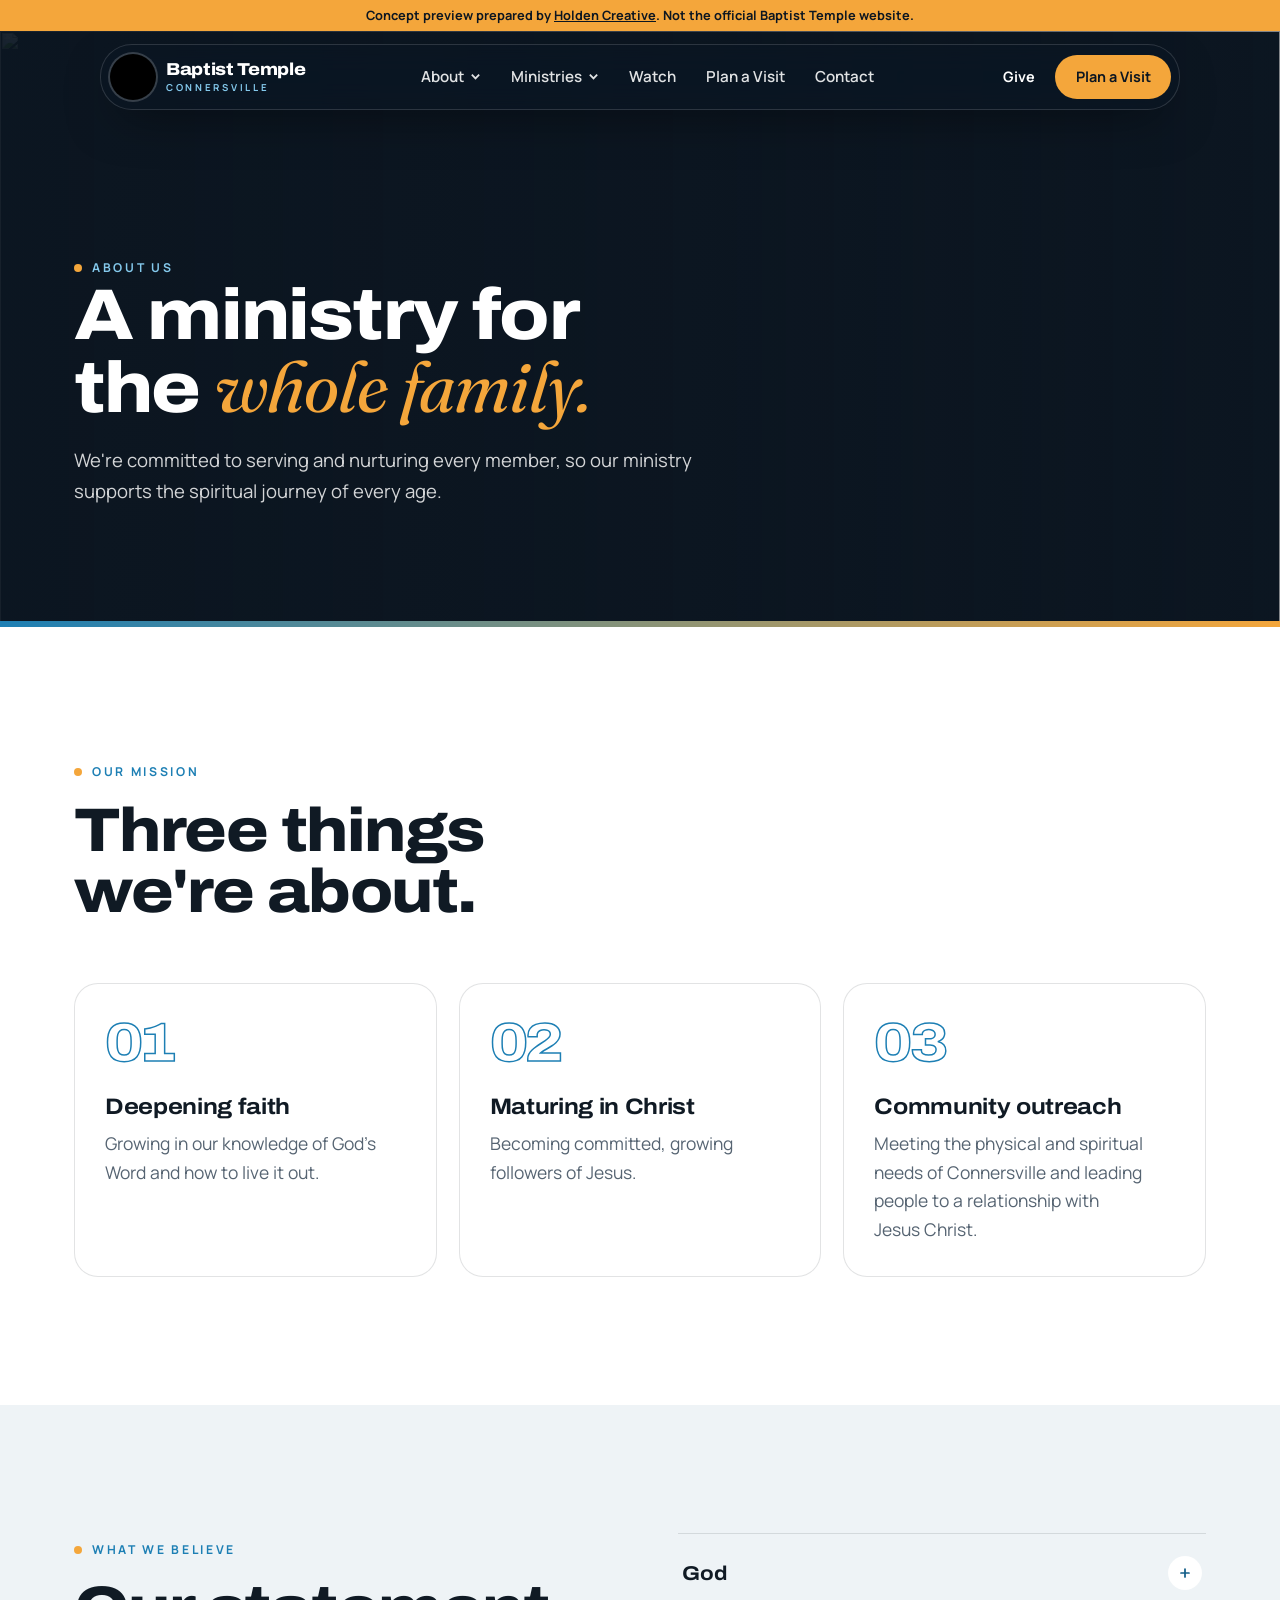
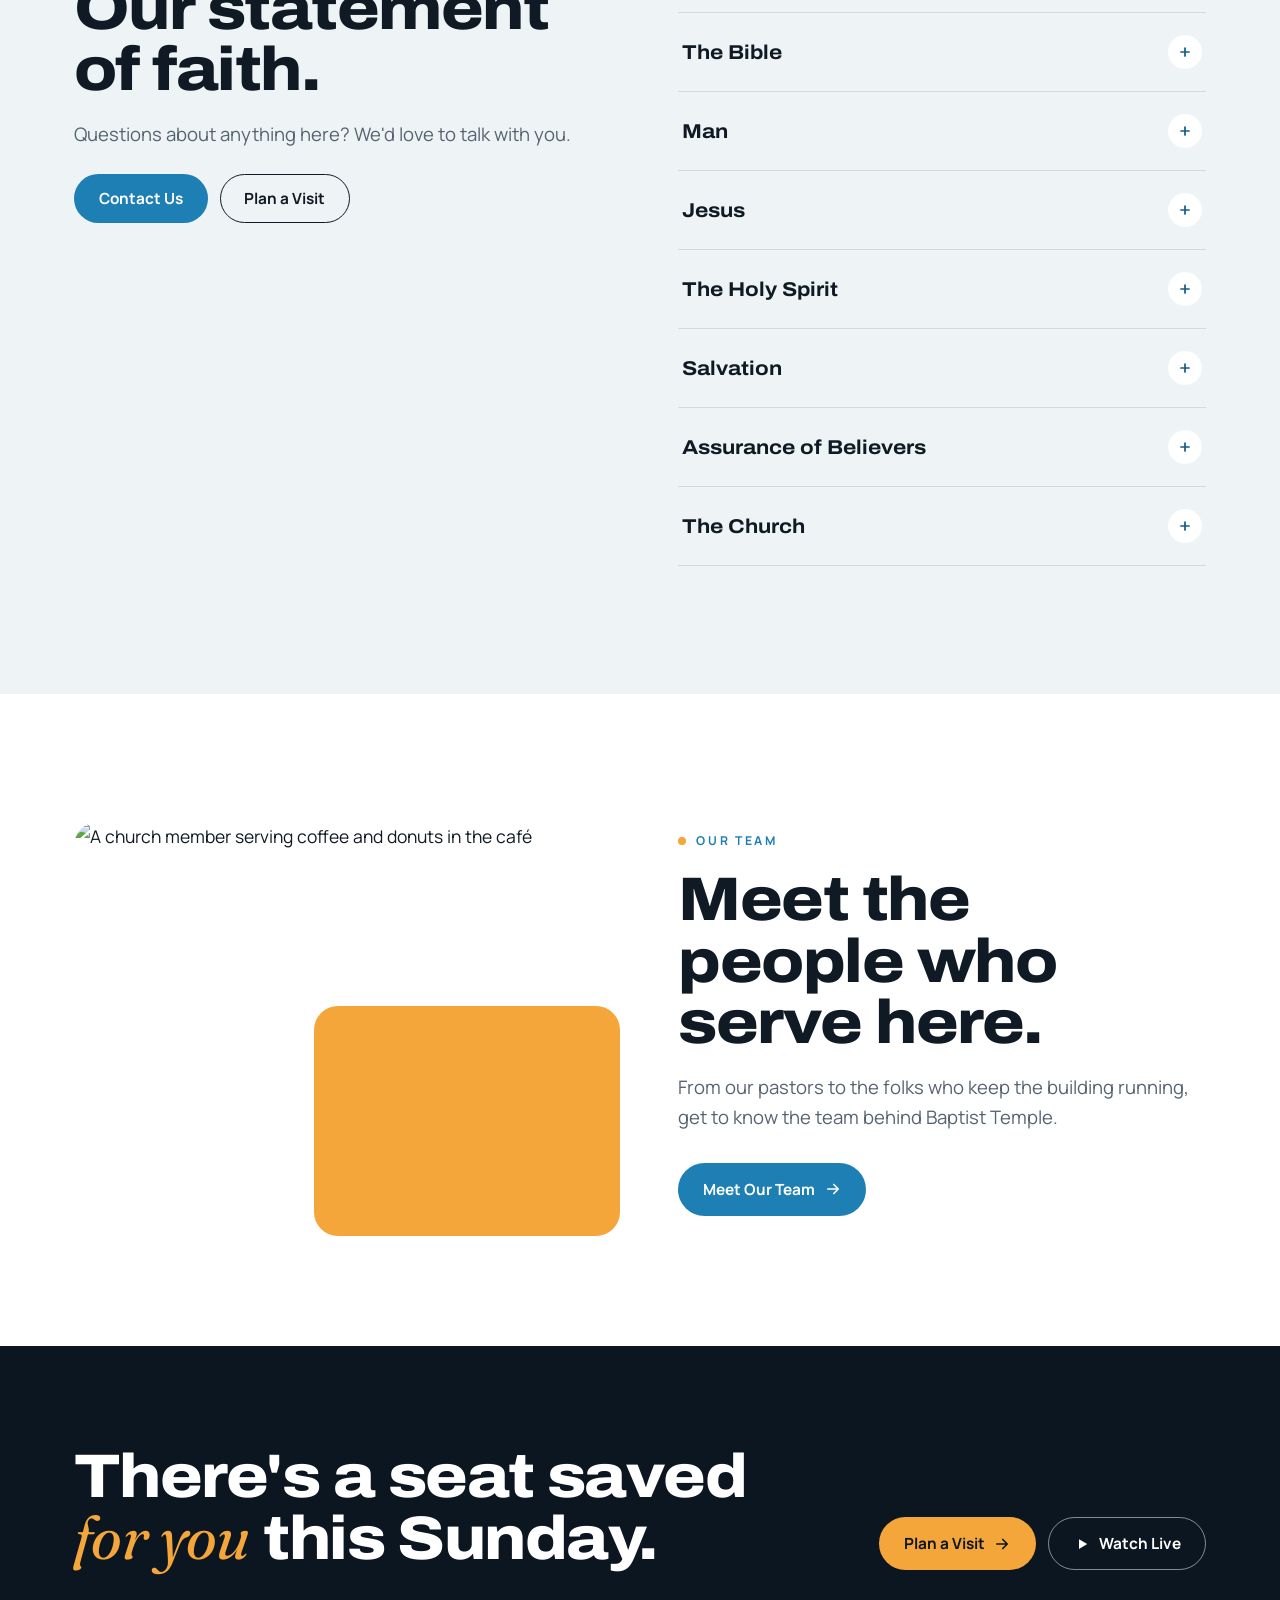
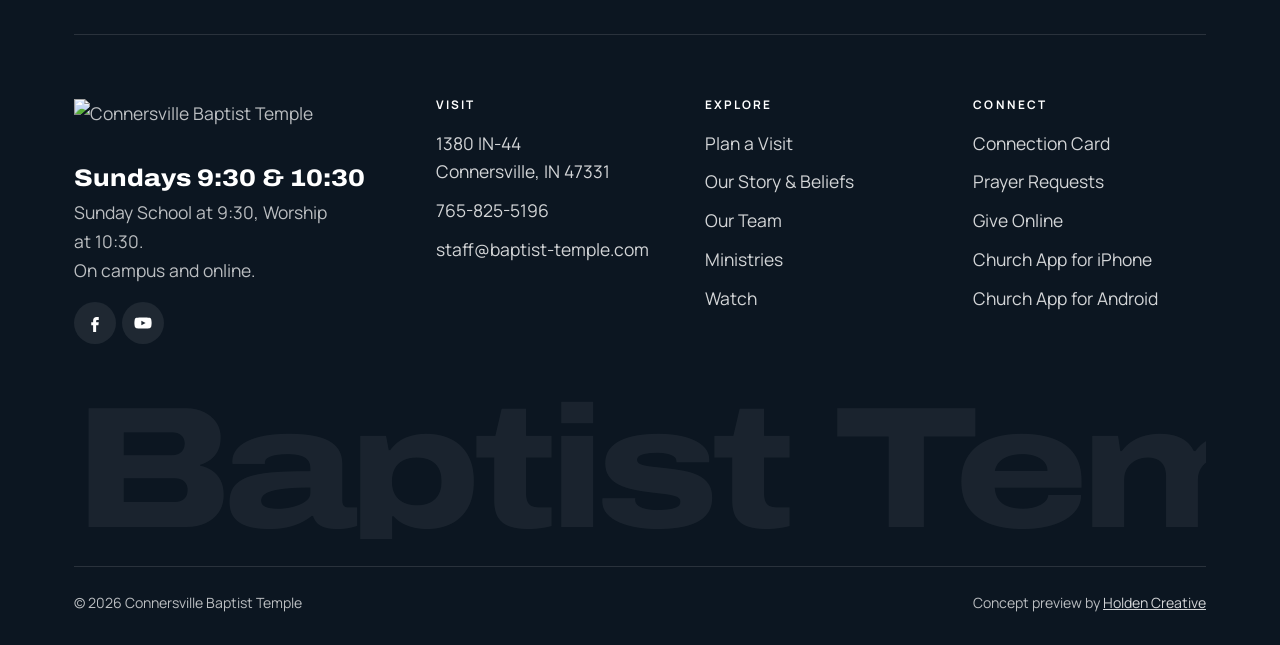
==== commit 669cfb5d: "Nav badge uses the round BT mark from the logo Co-Authored-By: Claude Opus 5.5 <noreply@anthropic.co" ====
--- a/about/index.html
+++ b/about/index.html
@@ -22,7 +22,7 @@
 <div class="ribbon">Concept preview prepared by <a href="https://holdencreative.co">Holden Creative</a>. Not the official Baptist Temple website.</div>
 <header class="nav" id="nav">
   <div class="nav-row">
-    <a class="nav-brand" href="/" aria-label="Baptist Temple home"><img class="mark" src="https://images.squarespace-cdn.com/content/v1/69c2f93f5ac9211335b03425/af8a34e6-af14-48a3-8293-bb2dea45f3d1/BT.png?format=300w" alt="" width="46" height="46"><span class="word wordtext">Baptist Temple<small>Connersville</small></span></a>
+    <a class="nav-brand" href="/" aria-label="Baptist Temple home"><span class="mark" style="background-image:url('https://images.squarespace-cdn.com/content/v1/69c2f93f5ac9211335b03425/d2fd2b12-c2a1-4f72-b96d-07d4c56fd907/Baptist+Temple.png?format=750w')"></span><span class="word wordtext">Baptist Temple<small>Connersville</small></span></a>
     <nav class="nav-menu" aria-label="Main"><div class="nav-group"><button type="button" aria-expanded="false" aria-controls="m0">About <svg viewBox="0 0 12 12" fill="none" stroke="currentColor" stroke-width="2" aria-hidden="true"><path d="M2 4l4 4 4-4"/></svg></button><div class="menu" id="m0" hidden><a href="/about/">Our Story &amp; Beliefs</a><a href="/staff/">Our Team</a></div></div><div class="nav-group"><button type="button" aria-expanded="false" aria-controls="m1">Ministries <svg viewBox="0 0 12 12" fill="none" stroke="currentColor" stroke-width="2" aria-hidden="true"><path d="M2 4l4 4 4-4"/></svg></button><div class="menu" id="m1" hidden><a href="/kids/">Kids</a><a href="/students/">Students</a><a href="/sunday-school/">Sunday School</a><a href="/ministries/">Adults &amp; Outreach</a></div></div><a href="/watch/">Watch</a><a href="/plan-a-visit/">Plan a Visit</a><a href="/contact/">Contact</a></nav>
     <div class="nav-end"><a class="nav-give" href="https://giving.myamplify.io//app/giving/temple">Give</a><a class="btn btn-amber" href="/plan-a-visit/">Plan a Visit</a><button class="burger" type="button" aria-label="Open menu" aria-expanded="false" aria-controls="mobile-menu"><span></span><span></span><span></span></button></div>
   </div>
--- a/styles.css
+++ b/styles.css
@@ -66,7 +66,7 @@
 .nav.scrolled{top:14px;background:rgba(12,22,33,.84)}
 .nav-row{display:flex;align-items:center;gap:6px;padding:7px 8px 7px 9px;min-height:64px}
 .nav-brand{display:flex;align-items:center;gap:10px;text-decoration:none;flex:none;border-radius:999px}
-.nav-brand .mark{width:46px;height:46px;border-radius:50%;flex:none;transition:transform .5s cubic-bezier(.3,1.6,.5,1)}
+.nav-brand .mark{display:block;width:46px;height:46px;border-radius:50%;flex:none;background:#000 no-repeat left center/auto 100%;box-shadow:0 0 0 2px rgba(255,255,255,.18);transition:transform .5s cubic-bezier(.3,1.6,.5,1)}
 .wordtext{display:block;font:800 1.08rem/1 var(--display);font-stretch:112%;letter-spacing:-.02em;color:#fff;white-space:nowrap}
 .wordtext small{display:block;font:700 .6rem/1 var(--body);letter-spacing:.28em;text-transform:uppercase;color:var(--sky);margin-top:5px}
 .nav-menu{display:flex;align-items:center;gap:2px;margin:0 auto}
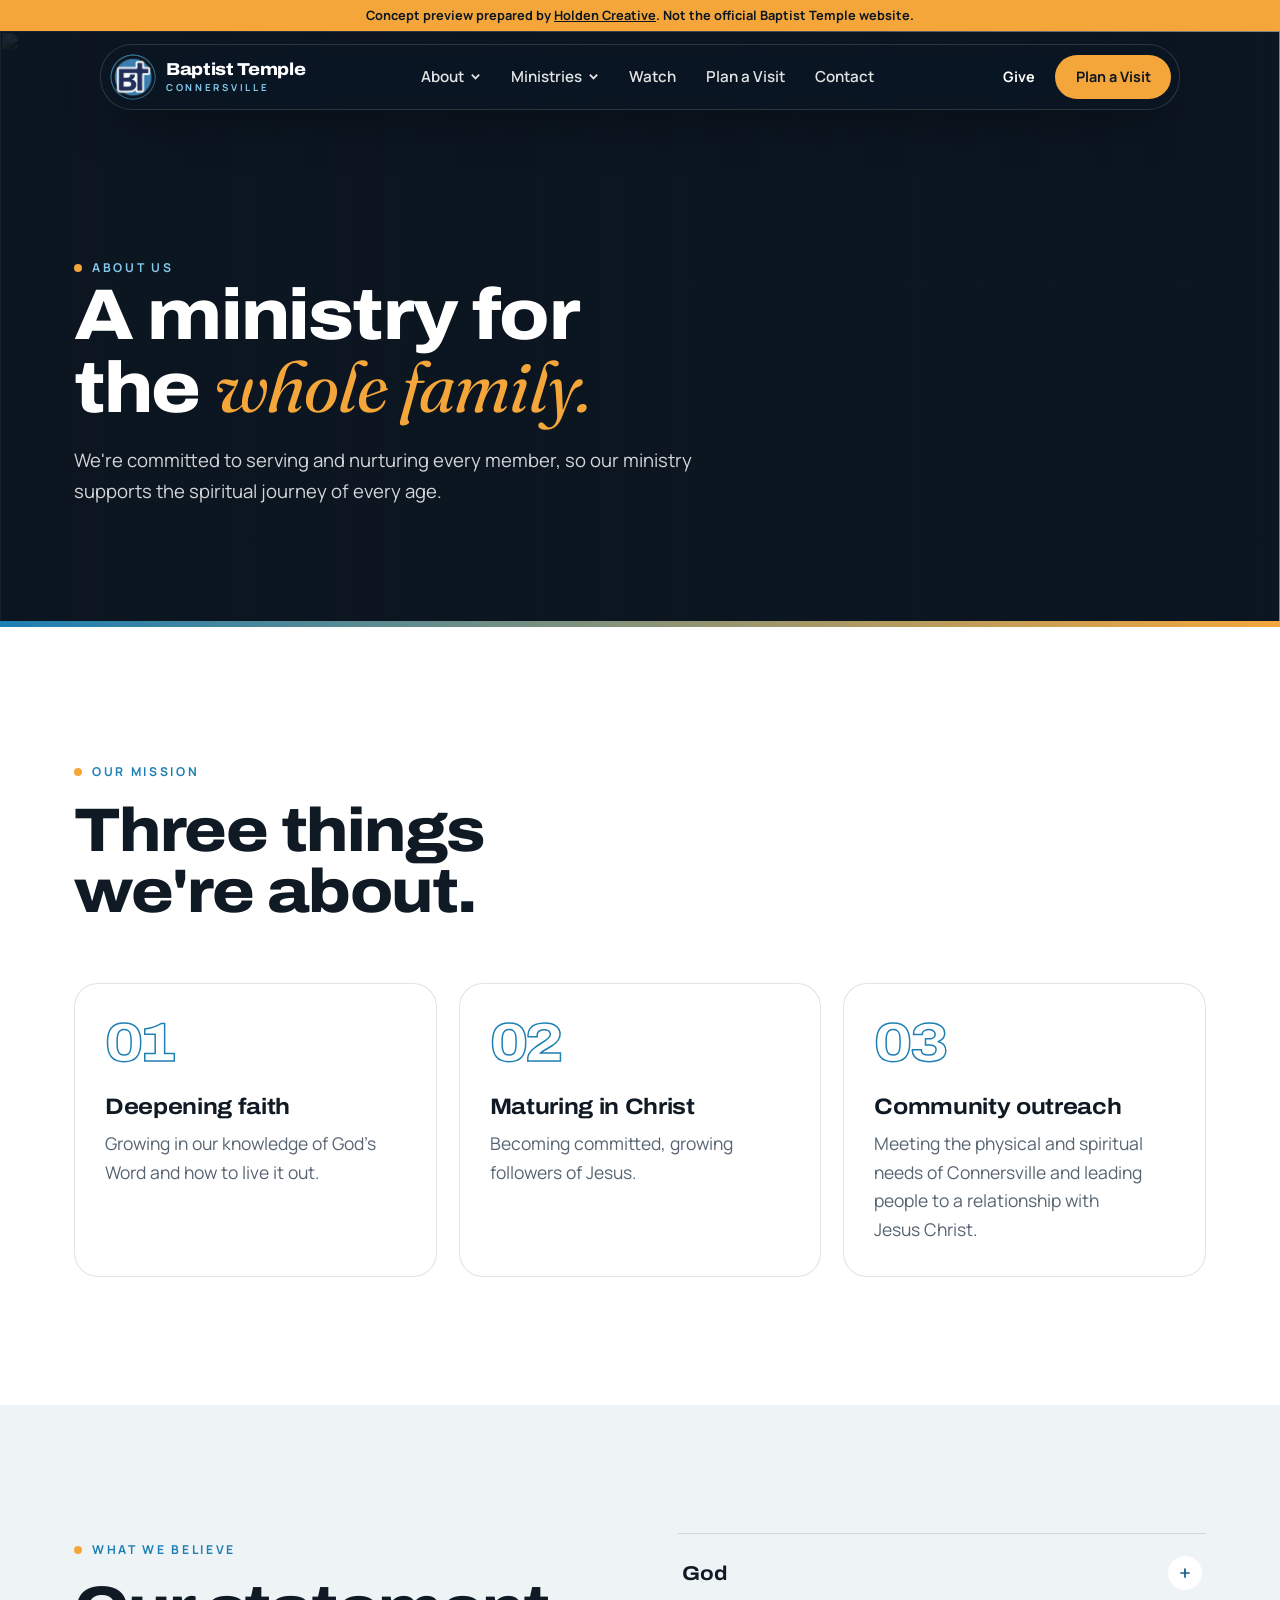
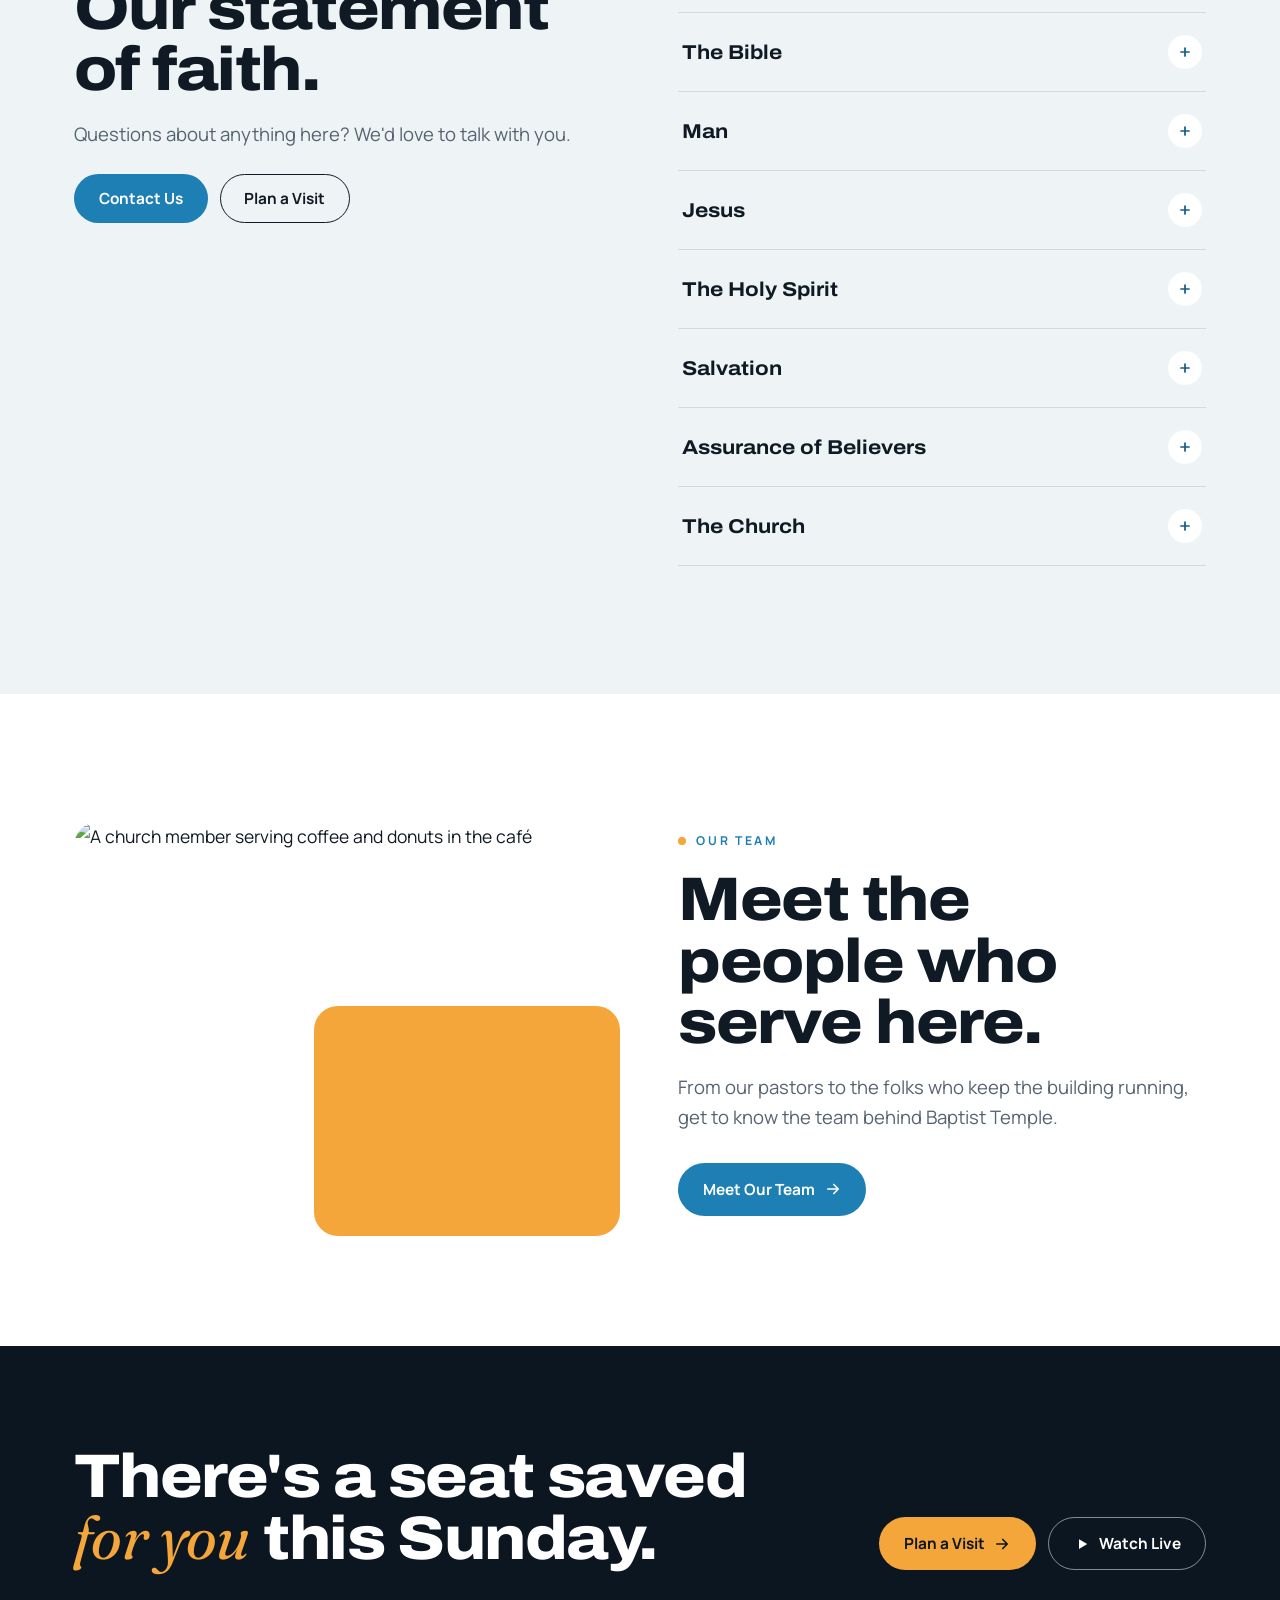
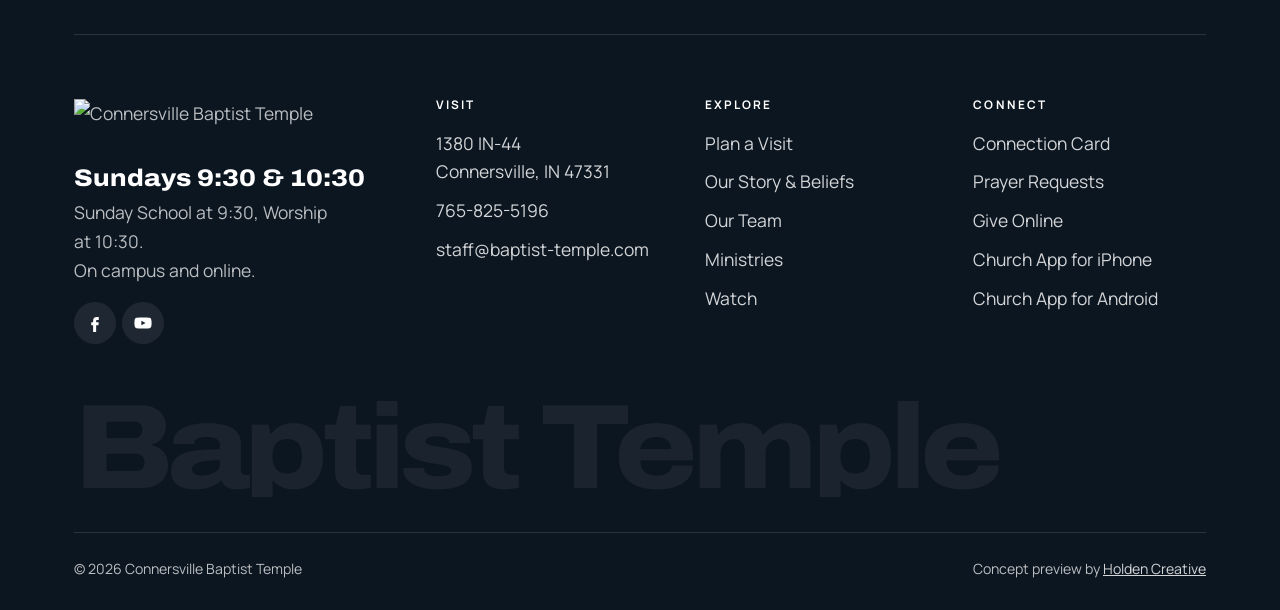
==== commit 4f0a978a: "Folded nav is just the round BT badge; BT badge favicon and touch icon Co-Authored-By: Claude Opus 5" ====
--- a/about/index.html
+++ b/about/index.html
@@ -10,7 +10,9 @@
 <meta property="og:title" content="Our Story & Beliefs · Baptist Temple, Connersville">
 <meta property="og:description" content="Baptist Temple&#x27;s mission, vision, and statement of faith: deepening faith, maturing in Christ, and reaching our community.">
 <meta property="og:image" content="https://images.squarespace-cdn.com/content/v1/69c2f93f5ac9211335b03425/bd5d86e3-f96b-4fd8-9ca3-9ea1f11c6f39/491735833_980411590846482_4012375894134007581_n+%281%29.jpg?format=2500w">
-<link rel="icon" href="https://images.squarespace-cdn.com/content/v1/69c2f93f5ac9211335b03425/af8a34e6-af14-48a3-8293-bb2dea45f3d1/BT.png?format=300w">
+<link rel="icon" href="/favicon.ico" sizes="48x48">
+<link rel="icon" type="image/png" href="/favicon-32.png" sizes="32x32">
+<link rel="apple-touch-icon" href="/apple-touch-icon.png">
 <link rel="preconnect" href="https://fonts.googleapis.com">
 <link rel="preconnect" href="https://fonts.gstatic.com" crossorigin>
 <link href="https://fonts.googleapis.com/css2?family=Archivo:wdth,wght@100..125,600..900&family=Fraunces:ital,opsz,wght@1,9..144,400..500&family=Manrope:wght@400;500;600;700;800&display=swap" rel="stylesheet">
@@ -22,7 +24,7 @@
 <div class="ribbon">Concept preview prepared by <a href="https://holdencreative.co">Holden Creative</a>. Not the official Baptist Temple website.</div>
 <header class="nav" id="nav">
   <div class="nav-row">
-    <a class="nav-brand" href="/" aria-label="Baptist Temple home"><span class="mark" style="background-image:url('https://images.squarespace-cdn.com/content/v1/69c2f93f5ac9211335b03425/d2fd2b12-c2a1-4f72-b96d-07d4c56fd907/Baptist+Temple.png?format=750w')"></span><span class="word wordtext">Baptist Temple<small>Connersville</small></span></a>
+    <a class="nav-brand" href="/" aria-label="Baptist Temple home"><img class="mark" src="/img/bt-mark.png" alt="" width="46" height="46"><span class="word wordtext">Baptist Temple<small>Connersville</small></span></a>
     <nav class="nav-menu" aria-label="Main"><div class="nav-group"><button type="button" aria-expanded="false" aria-controls="m0">About <svg viewBox="0 0 12 12" fill="none" stroke="currentColor" stroke-width="2" aria-hidden="true"><path d="M2 4l4 4 4-4"/></svg></button><div class="menu" id="m0" hidden><a href="/about/">Our Story &amp; Beliefs</a><a href="/staff/">Our Team</a></div></div><div class="nav-group"><button type="button" aria-expanded="false" aria-controls="m1">Ministries <svg viewBox="0 0 12 12" fill="none" stroke="currentColor" stroke-width="2" aria-hidden="true"><path d="M2 4l4 4 4-4"/></svg></button><div class="menu" id="m1" hidden><a href="/kids/">Kids</a><a href="/students/">Students</a><a href="/sunday-school/">Sunday School</a><a href="/ministries/">Adults &amp; Outreach</a></div></div><a href="/watch/">Watch</a><a href="/plan-a-visit/">Plan a Visit</a><a href="/contact/">Contact</a></nav>
     <div class="nav-end"><a class="nav-give" href="https://giving.myamplify.io//app/giving/temple">Give</a><a class="btn btn-amber" href="/plan-a-visit/">Plan a Visit</a><button class="burger" type="button" aria-label="Open menu" aria-expanded="false" aria-controls="mobile-menu"><span></span><span></span><span></span></button></div>
   </div>
--- a/styles.css
+++ b/styles.css
@@ -66,7 +66,7 @@
 .nav.scrolled{top:14px;background:rgba(12,22,33,.84)}
 .nav-row{display:flex;align-items:center;gap:6px;padding:7px 8px 7px 9px;min-height:64px}
 .nav-brand{display:flex;align-items:center;gap:10px;text-decoration:none;flex:none;border-radius:999px}
-.nav-brand .mark{display:block;width:46px;height:46px;border-radius:50%;flex:none;background:#000 no-repeat left center/auto 100%;box-shadow:0 0 0 2px rgba(255,255,255,.18);transition:transform .5s cubic-bezier(.3,1.6,.5,1)}
+.nav-brand .mark{display:block;width:46px;height:46px;border-radius:50%;flex:none;transition:transform .5s cubic-bezier(.3,1.6,.5,1),width .5s,height .5s,box-shadow .4s}
 .wordtext{display:block;font:800 1.08rem/1 var(--display);font-stretch:112%;letter-spacing:-.02em;color:#fff;white-space:nowrap}
 .wordtext small{display:block;font:700 .6rem/1 var(--body);letter-spacing:.28em;text-transform:uppercase;color:var(--sky);margin-top:5px}
 .nav-menu{display:flex;align-items:center;gap:2px;margin:0 auto}
@@ -93,10 +93,12 @@
 .mobile-menu{display:none}
 .nav-menu,.nav-end,.nav-brand .word{transition:opacity .25s .3s,visibility 0s .3s}
 /* folded into the badge */
-.nav.collapsed{width:62px}
-.nav.collapsed .nav-row{overflow:hidden;padding:7px}
+.nav{transition:width .6s cubic-bezier(.7,0,.2,1),top .4s var(--ease),background .35s,border-color .35s,box-shadow .35s,backdrop-filter .35s}
+.nav.collapsed{width:58px;background:transparent;border-color:transparent;box-shadow:none;backdrop-filter:none;-webkit-backdrop-filter:none}
+.nav.collapsed .nav-row{overflow:hidden;padding:0;min-height:58px}
+.nav.collapsed .mark{width:58px;height:58px;box-shadow:0 12px 30px -8px rgba(0,0,0,.55)}
 .nav.collapsed .word,.nav.collapsed .nav-menu,.nav.collapsed .nav-end{opacity:0;visibility:hidden;pointer-events:none;transition:opacity .12s,visibility 0s .12s}
-.nav.collapsed .mark{transform:rotate(-10deg)}
+.nav.collapsed .mark{transform:rotate(-8deg)}
 .nav.collapsed .nav-brand:hover .mark{transform:rotate(0) scale(1.06)}
 @media (max-width:1060px){
   .nav-menu,.nav-give{display:none}
@@ -374,7 +376,7 @@
 .foot-times strong{color:#fff;display:block;font:800 1.5rem/1.15 var(--display);font-stretch:112%;margin-bottom:6px}
 .foot-bottom{display:flex;justify-content:space-between;flex-wrap:wrap;gap:12px;border-top:1px solid rgba(255,255,255,.12);margin-top:52px;padding-top:24px;font-size:.88rem}
 .foot-bottom a{color:rgba(255,255,255,.82)}
-.big-word{font:800 clamp(3.4rem,13.5vw,12rem)/.8 var(--display);font-stretch:125%;letter-spacing:-.05em;color:rgba(255,255,255,.06);white-space:nowrap;margin:56px 0 -.14em;user-select:none;overflow:hidden}
+.big-word{font:800 clamp(2.4rem,9.4vw,7.6rem)/.8 var(--display);font-stretch:112%;letter-spacing:-.05em;color:rgba(255,255,255,.06);white-space:nowrap;margin:56px 0 -.14em;user-select:none;overflow:hidden}
 .social{display:flex;gap:6px}
 .social a{width:42px;height:42px;display:grid;place-items:center;border-radius:50%;background:rgba(255,255,255,.08);color:#fff;transition:background .2s,transform .2s}
 .social a:hover{background:var(--blue);transform:translateY(-2px)}
@@ -391,3 +393,15 @@
   .marquee-track{animation:none}
   html{scroll-behavior:auto}
 }
+
+/* phone tuning */
+@media (max-width:600px){
+  h1{font-size:clamp(2.4rem,11vw,3.2rem)}
+  .hero{min-height:0}
+  .hero-inner{padding-top:150px;padding-bottom:40px}
+  .rotator > span{white-space:normal}
+  .hero-sub{margin:20px 0 26px}
+  .hero-foot{margin-top:32px}
+  .hero-times div:nth-child(3){display:none}
+  .hero .eyebrow{font-size:.66rem;letter-spacing:.16em}
+}
